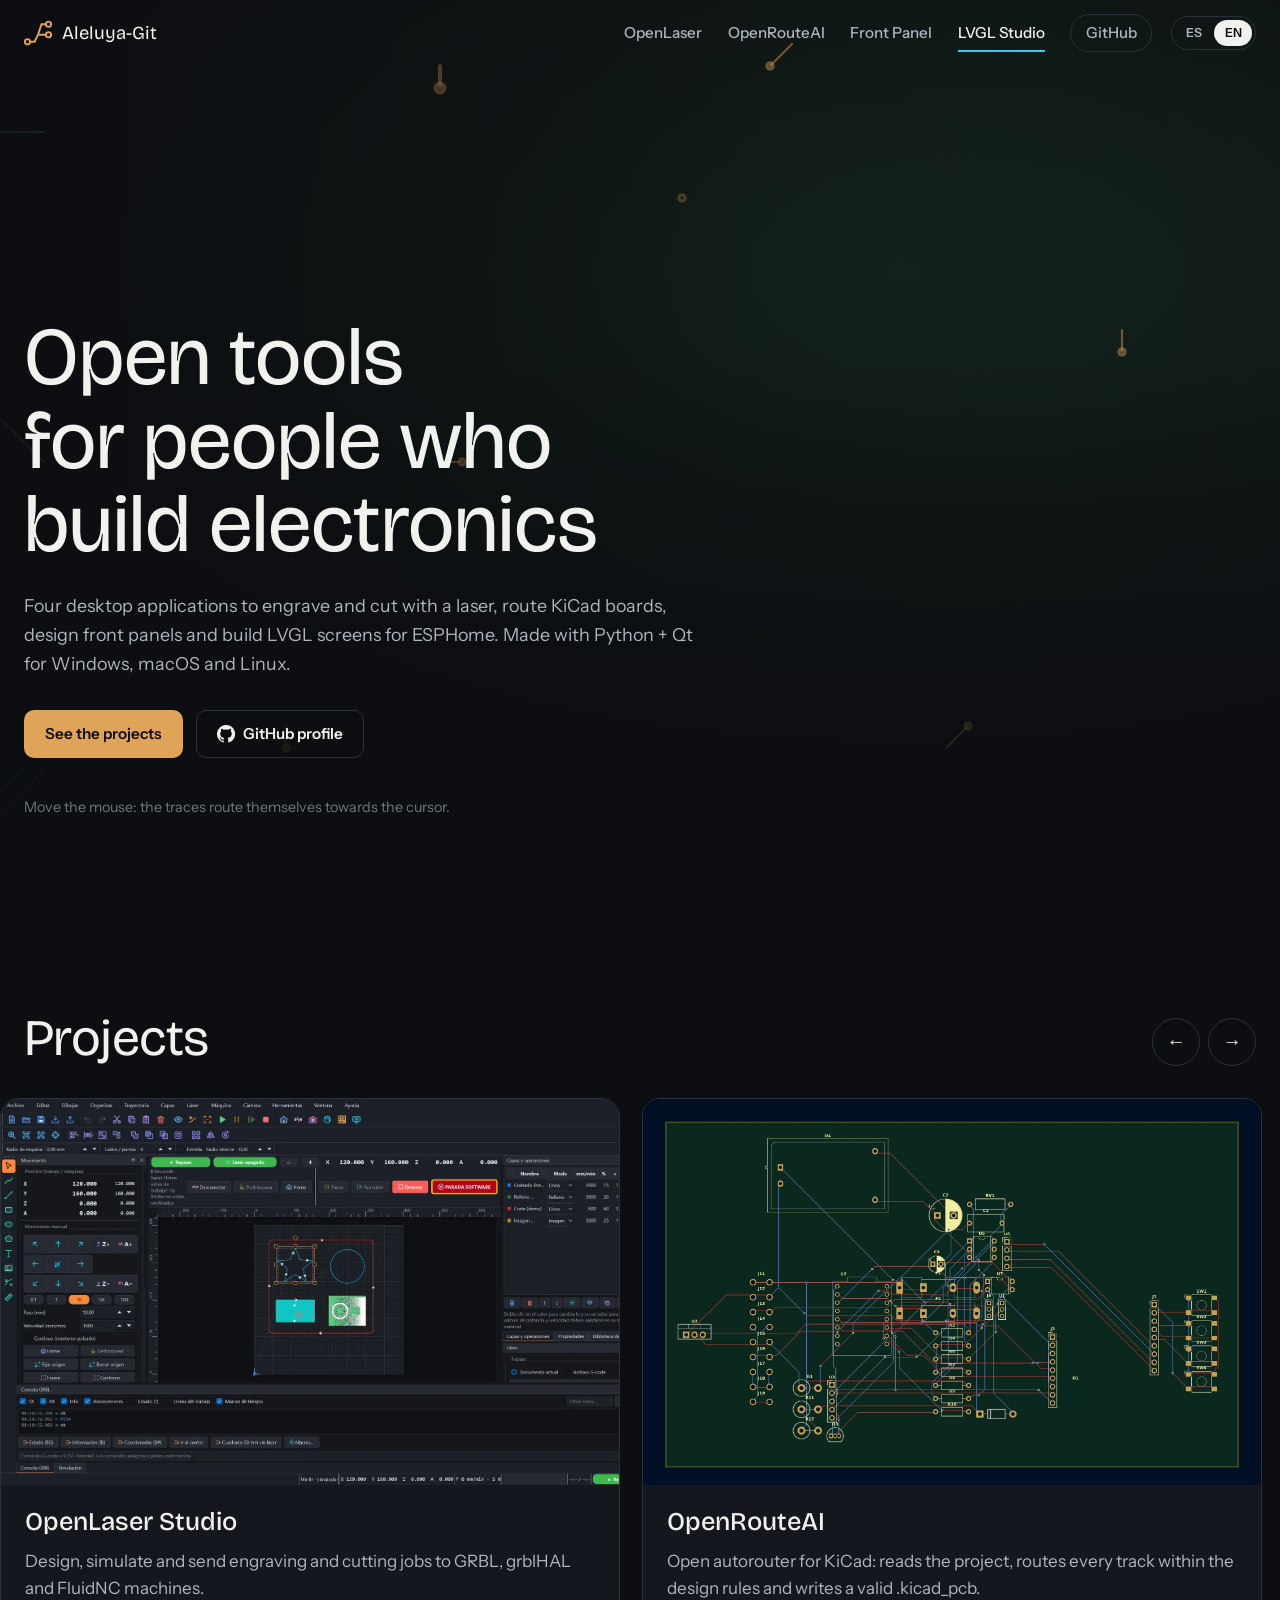
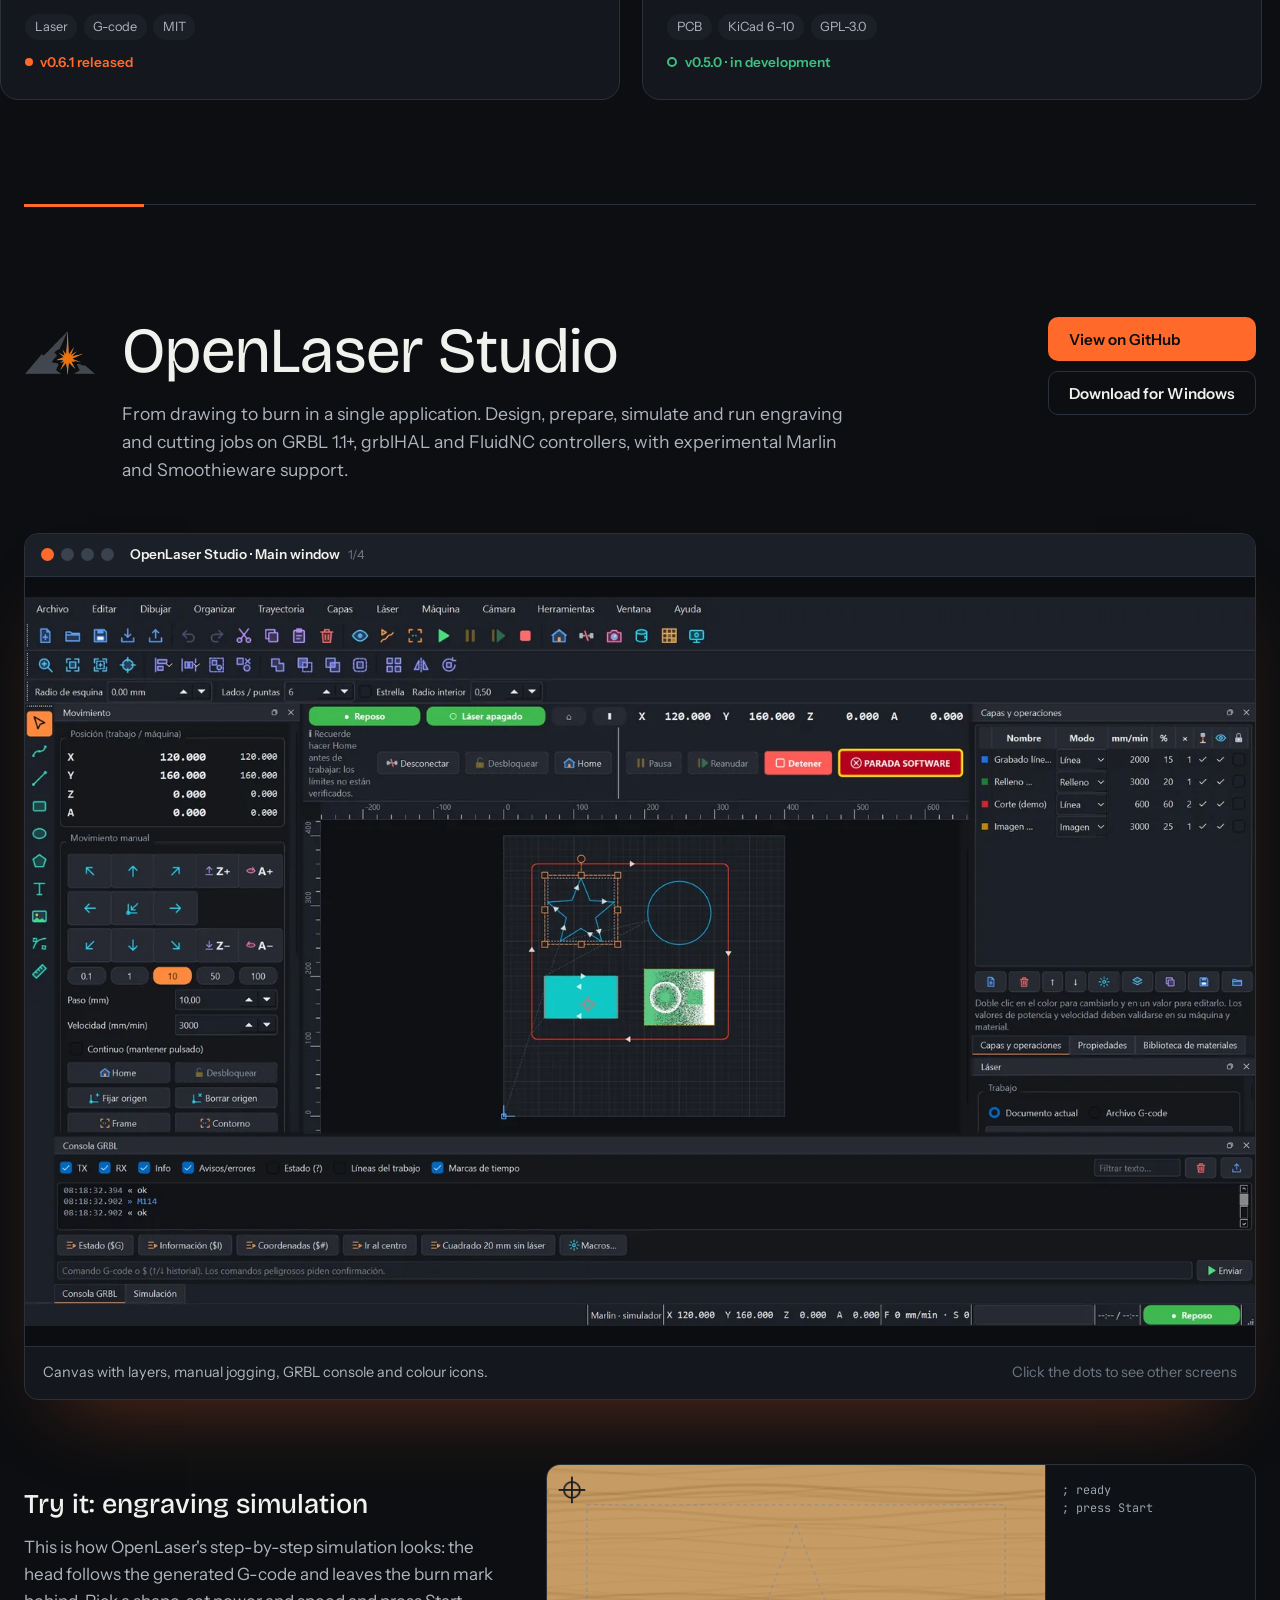
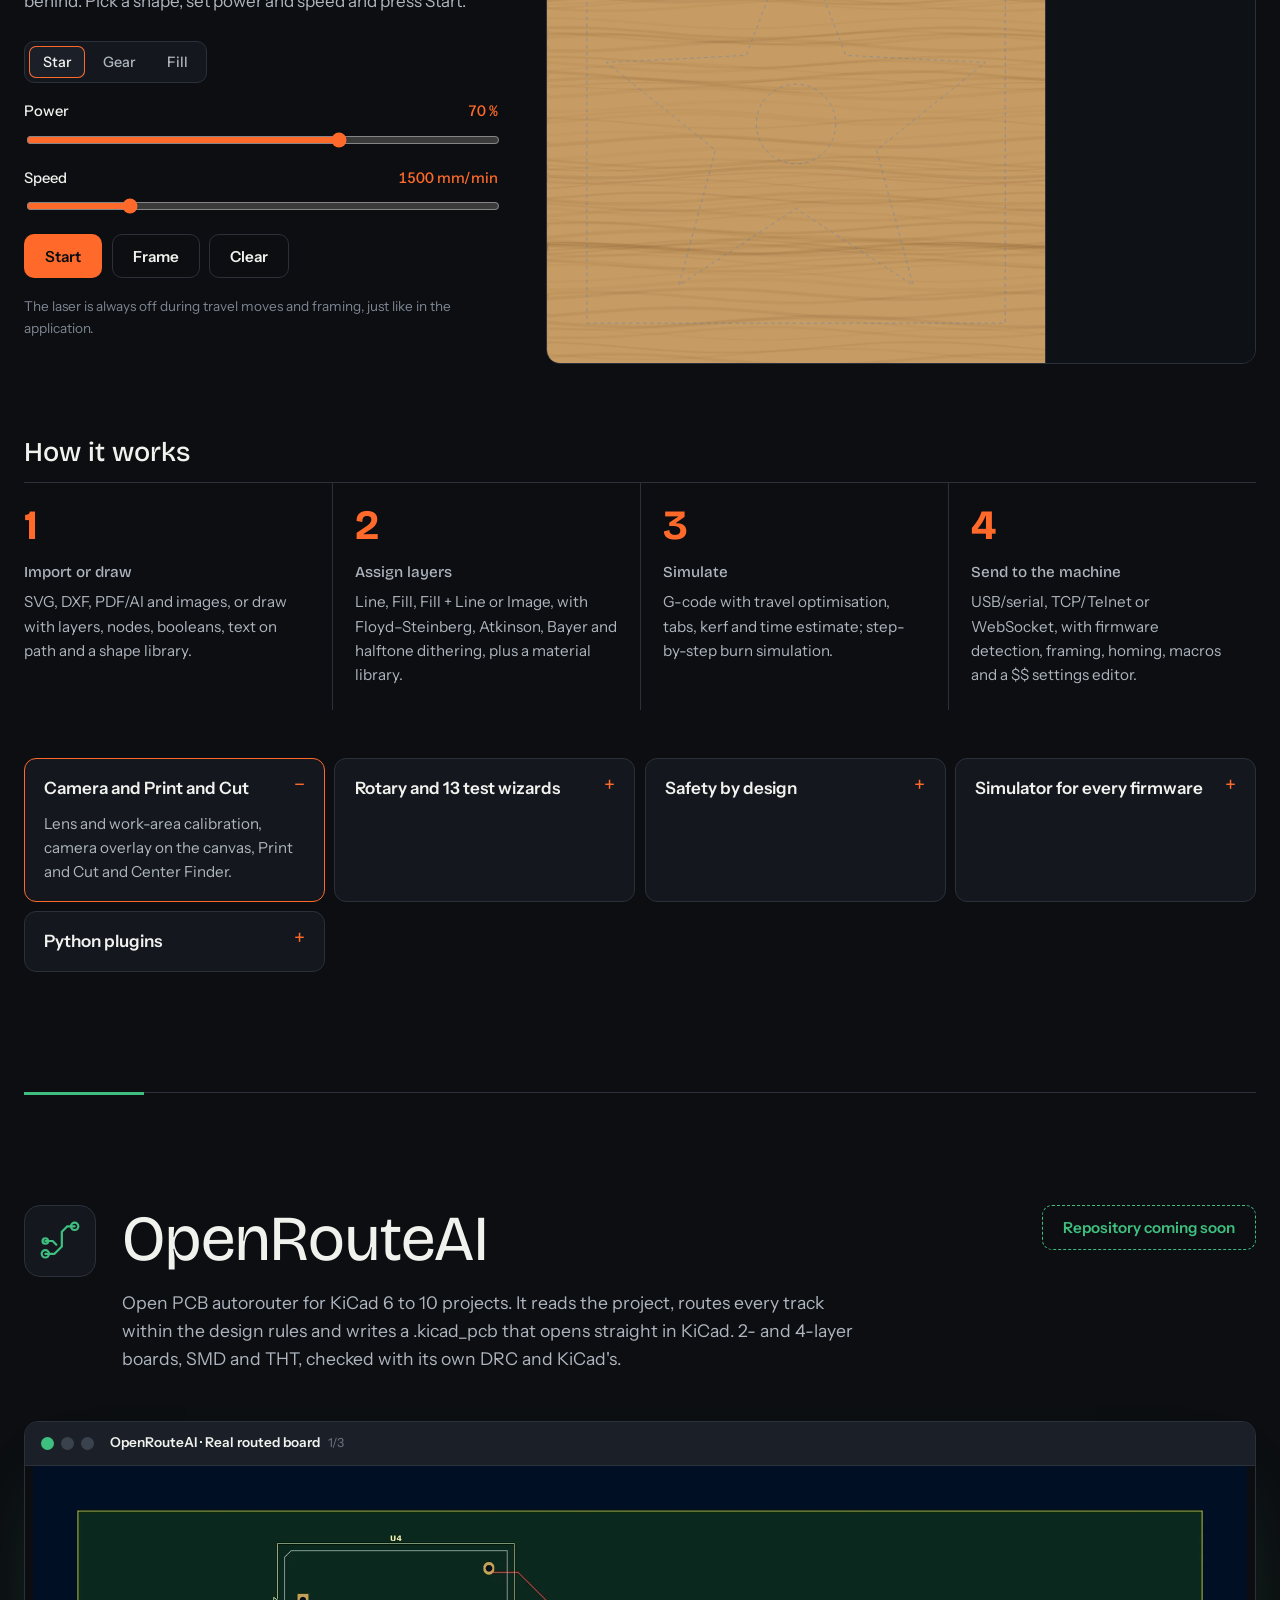
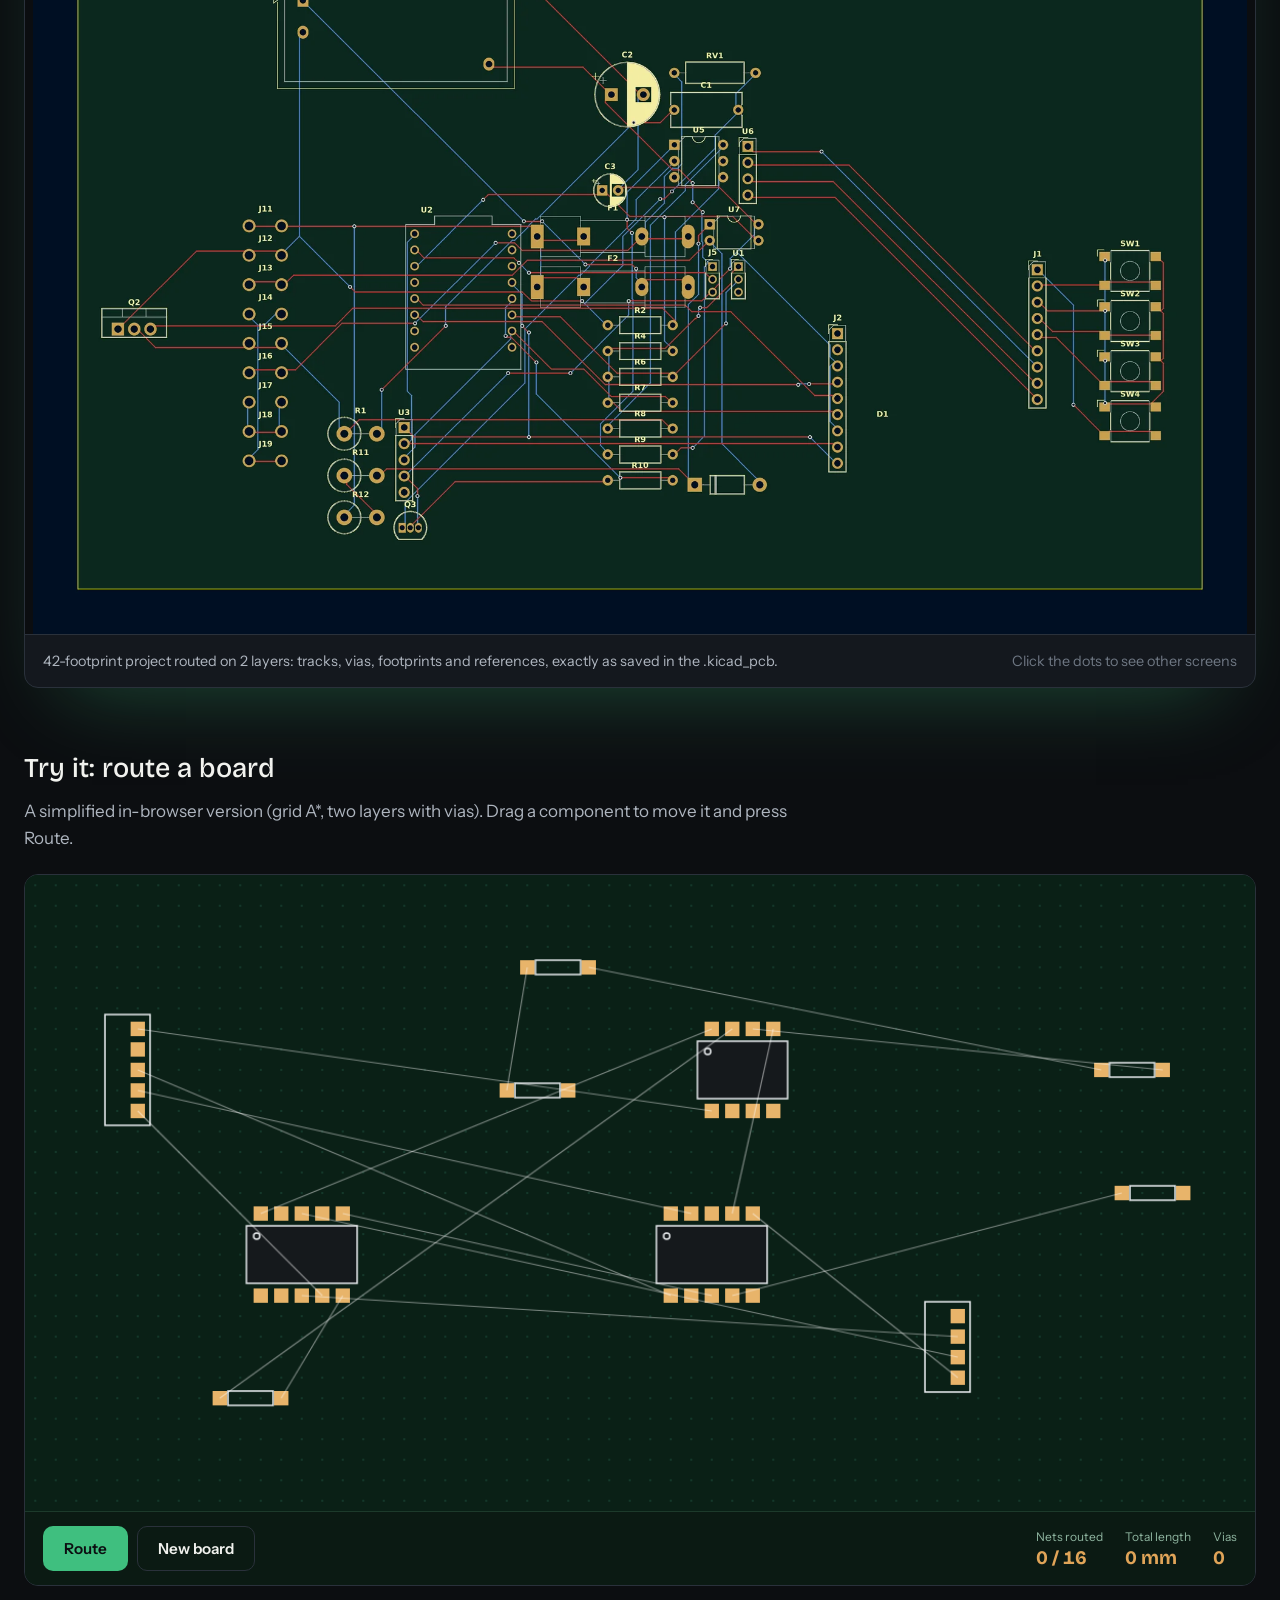
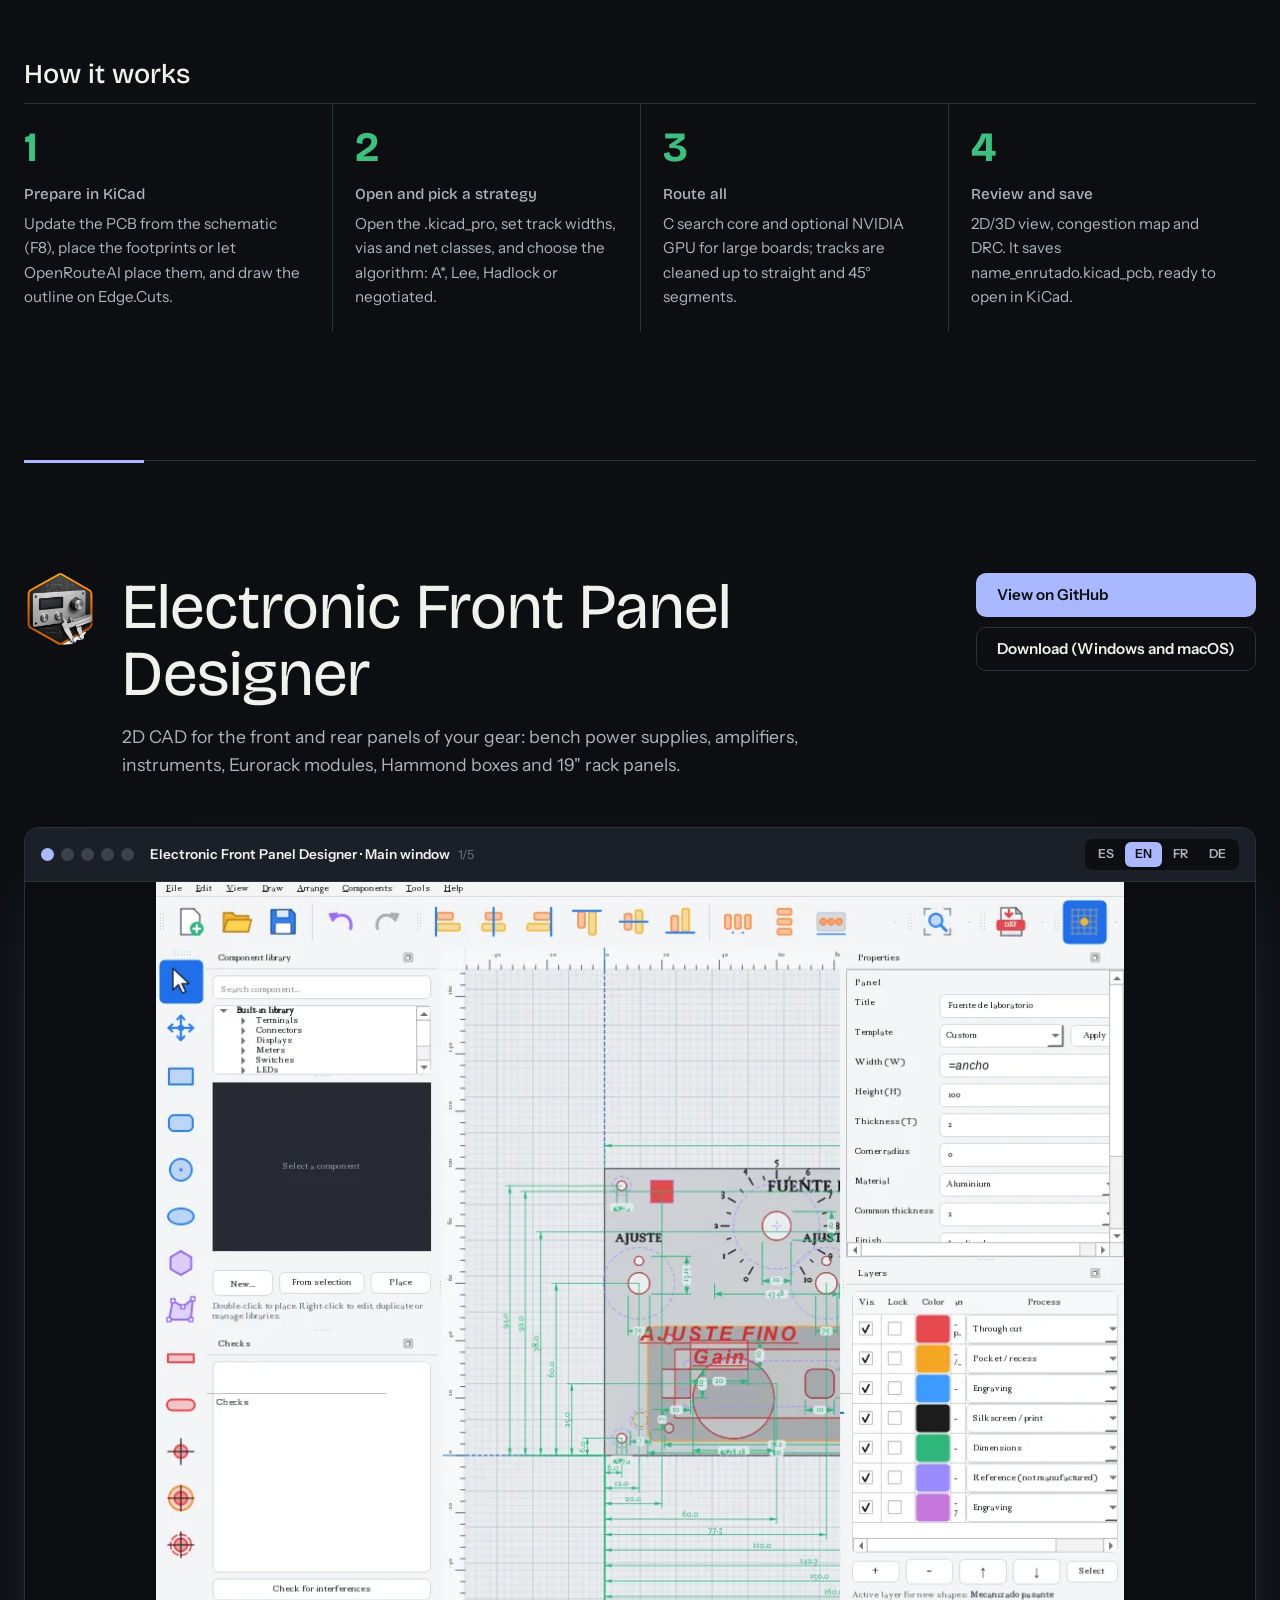
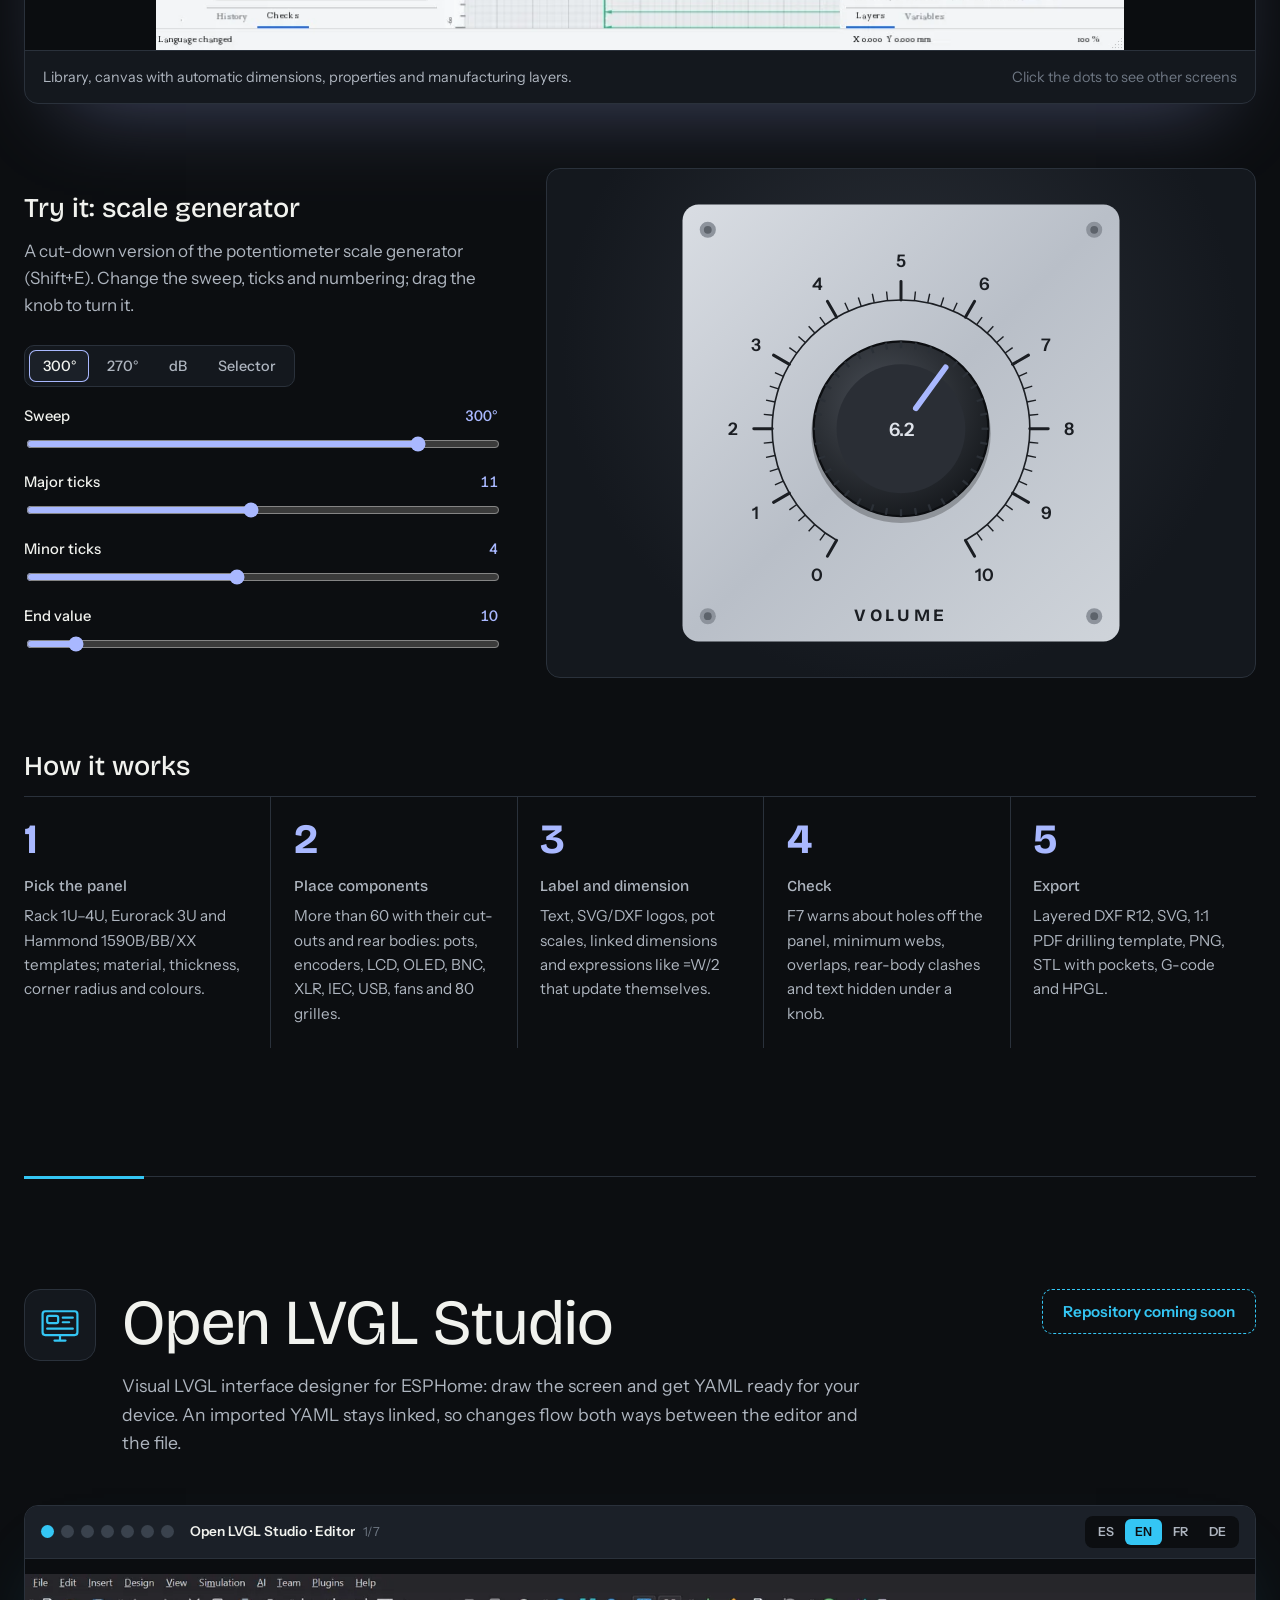
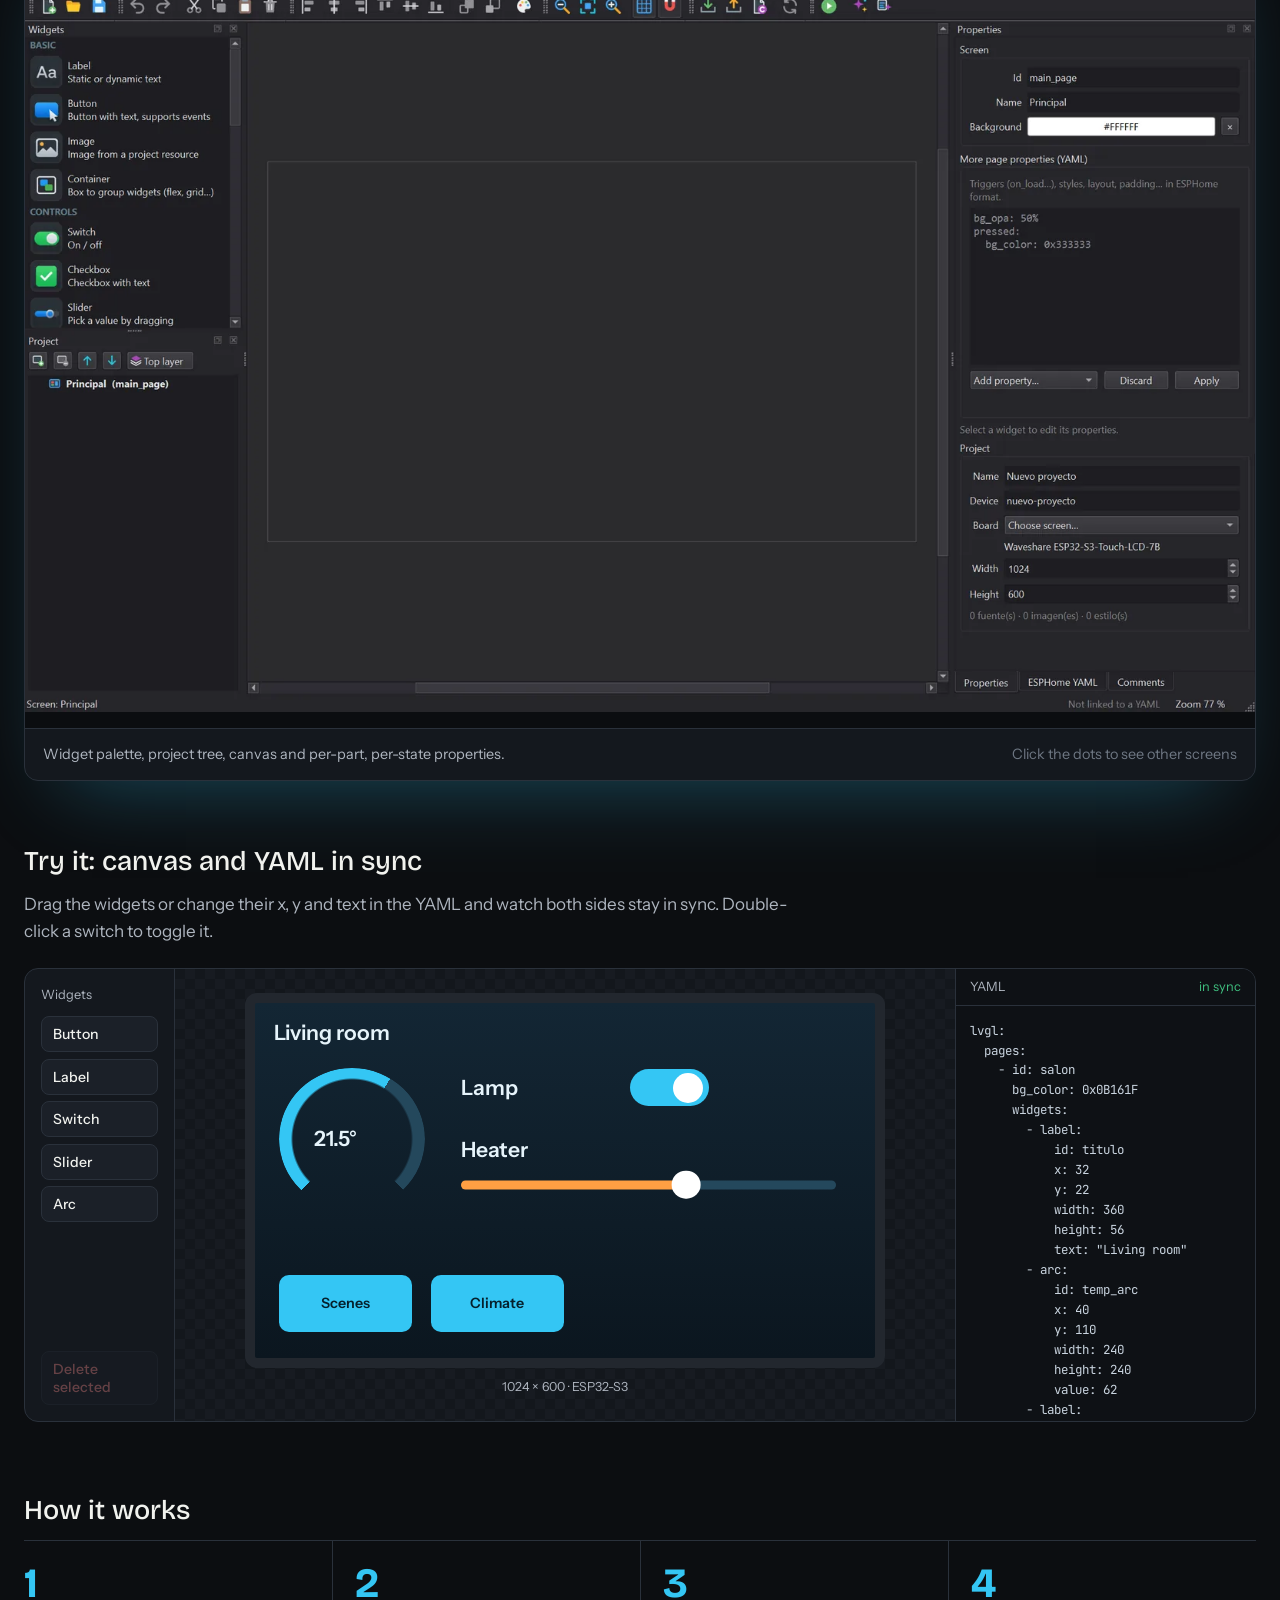
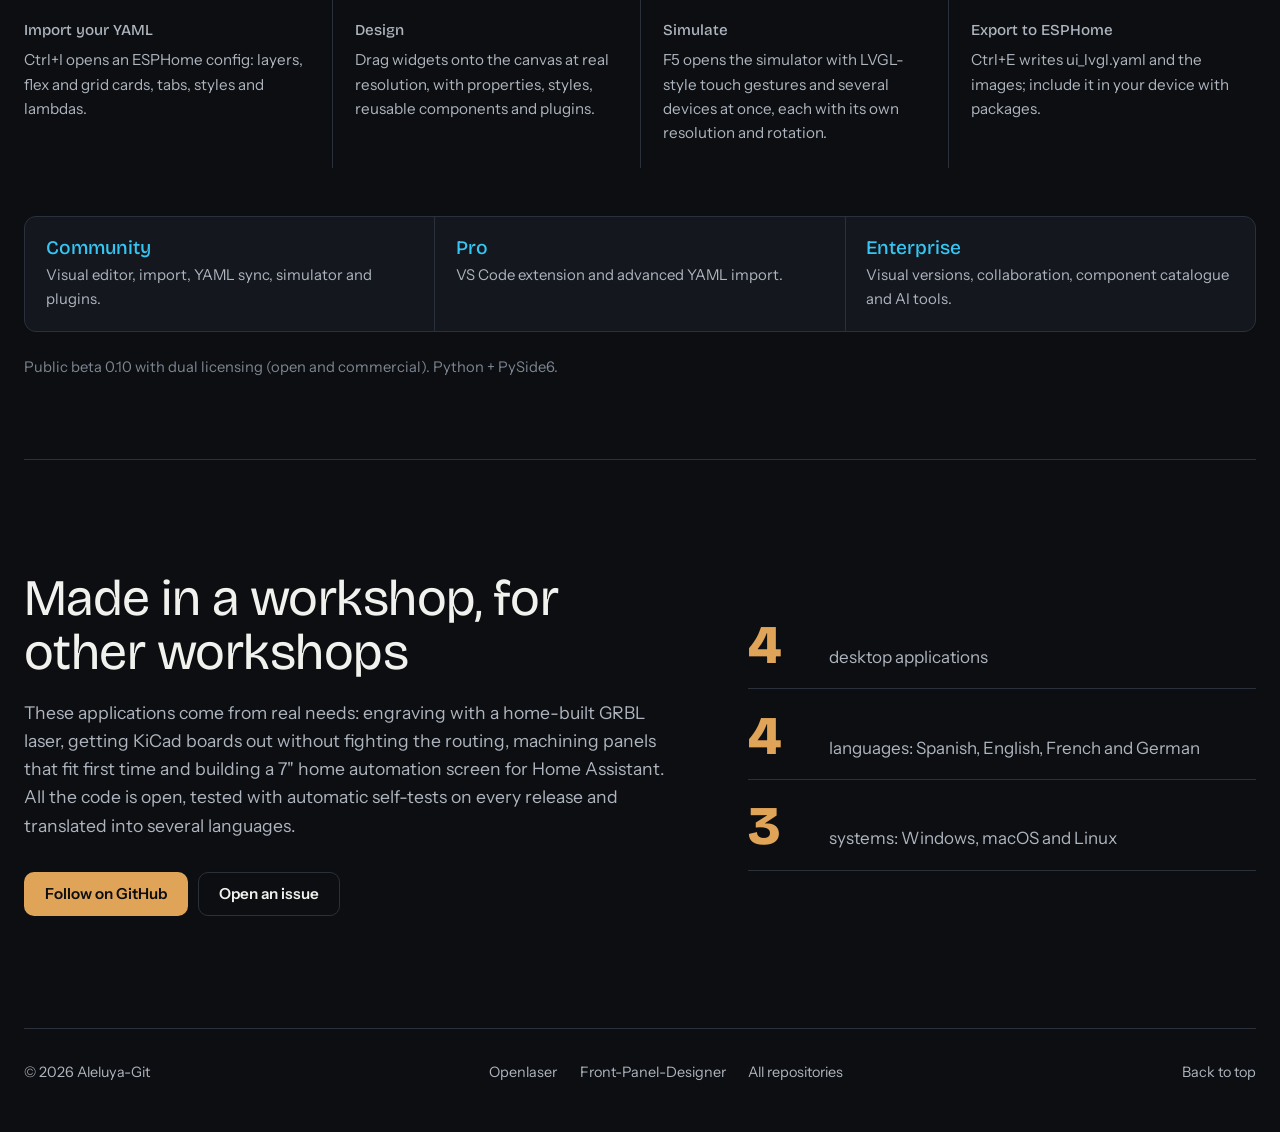
==== index.html @ 95b81d89 "Add files via upload" ====
<!DOCTYPE html>
<html lang="es">
<head>
<meta charset="utf-8">
<meta name="viewport" content="width=device-width, initial-scale=1">
<title>Aleluya-Git · Software libre para quien construye electrónica</title>
<meta name="description" content="OpenLaser Studio, OpenRouteAI, Electronic Front Panel Designer y Open LVGL Studio: aplicaciones de escritorio libres para grabado láser, ruteado de PCB, paneles frontales e interfaces LVGL.">
<meta name="theme-color" content="#0C0E11">
<meta property="og:title" content="Aleluya-Git · Software libre para quien construye electrónica">
<meta property="og:description" content="Cuatro aplicaciones de escritorio para makers: láser, PCB, paneles frontales y pantallas LVGL.">
<meta property="og:image" content="assets/img/screens/ol-principal.webp">
<link rel="icon" href="assets/img/openlaser-icon.png">
<link rel="preconnect" href="https://fonts.googleapis.com">
<link rel="preconnect" href="https://fonts.gstatic.com" crossorigin>
<link href="https://fonts.googleapis.com/css2?family=Bricolage+Grotesque:opsz,wdth,wght@12..96,75..100,400..800&family=Instrument+Sans:wght@400;500;600&family=JetBrains+Mono:wght@400;600&display=swap" rel="stylesheet">
<link rel="stylesheet" href="assets/css/style.css">
<script>
/* idioma antes de pintar: ?lang=en, preferencia guardada o idioma del navegador */
(function(){var l;try{l=new URLSearchParams(location.search).get("lang")||localStorage.getItem("lang")}catch(e){}
if(l!=="es"&&l!=="en")l=(navigator.language||"es").toLowerCase().indexOf("es")===0?"es":"en";
document.documentElement.lang=l;})();
</script>
</head>
<body>
<a class="skip" href="#proyectos"><span class="es">Saltar al contenido</span><span class="en">Skip to content</span></a>

<header class="nav" id="top">
  <a class="brand" href="#top" data-aria-es="Inicio" data-aria-en="Home">
    <svg viewBox="0 0 32 32" aria-hidden="true"><path d="M4 26h8l4-8h12" /><circle cx="4" cy="26" r="3"/><circle cx="28" cy="18" r="3"/><path d="M16 18 20 6h8"/><circle cx="28" cy="6" r="3"/></svg>
    <span>Aleluya-Git</span>
  </a>
  <div class="nav-right">
    <nav id="menu" data-aria-es="Principal" data-aria-en="Main">
      <a href="#openlaser" style="--c:var(--laser)">OpenLaser</a>
      <a href="#openroute" style="--c:var(--route)">OpenRouteAI</a>
      <a href="#efpd" style="--c:var(--panel)">Front Panel</a>
      <a href="#lvgl" style="--c:var(--lvgl)">LVGL Studio</a>
      <a class="nav-gh" href="https://github.com/Aleluya-Git" target="_blank" rel="noopener">GitHub</a>
    </nav>
    <div class="site-lang" role="group" data-aria-es="Idioma de la web" data-aria-en="Site language">
      <button data-setlang="es" lang="es">ES</button>
      <button data-setlang="en" lang="en">EN</button>
    </div>
    <button class="nav-toggle" aria-expanded="false" aria-controls="menu"><span class="es">Menú</span><span class="en">Menu</span></button>
  </div>
</header>

<main>
<!-- ============ HERO ============ -->
<section class="hero" data-aria-es="Presentación" data-aria-en="Introduction">
  <canvas id="heroCanvas" aria-hidden="true"></canvas>
  <div class="hero-inner">
    <h1>
      <span class="es">Herramientas libres<br>para quien construye<br>electrónica</span>
      <span class="en">Open tools<br>for people who<br>build electronics</span>
    </h1>
    <p class="lede es">Cuatro aplicaciones de escritorio para grabar y cortar con láser, rutear placas de KiCad, diseñar paneles frontales y crear pantallas LVGL para ESPHome. Hechas en Python + Qt, para Windows, macOS y Linux.</p>
    <p class="lede en">Four desktop applications to engrave and cut with a laser, route KiCad boards, design front panels and build LVGL screens for ESPHome. Made with Python + Qt for Windows, macOS and Linux.</p>
    <div class="hero-cta">
      <a class="btn btn-solid" href="#proyectos"><span class="es">Ver los proyectos</span><span class="en">See the projects</span></a>
      <a class="btn btn-ghost" href="https://github.com/Aleluya-Git" target="_blank" rel="noopener">
        <svg class="gh" viewBox="0 0 16 16" aria-hidden="true"><path d="M8 0a8 8 0 0 0-2.53 15.59c.4.07.55-.17.55-.38v-1.33c-2.23.48-2.7-1.07-2.7-1.07-.36-.92-.89-1.17-.89-1.17-.73-.5.06-.49.06-.49.8.06 1.23.83 1.23.83.72 1.22 1.88.87 2.34.66.07-.52.28-.87.5-1.07-1.78-.2-3.65-.89-3.65-3.95 0-.87.31-1.59.82-2.15-.08-.2-.36-1.02.08-2.12 0 0 .67-.21 2.2.82a7.6 7.6 0 0 1 4 0c1.53-1.04 2.2-.82 2.2-.82.44 1.1.16 1.92.08 2.12.51.56.82 1.28.82 2.15 0 3.07-1.87 3.75-3.65 3.95.29.25.54.73.54 1.48v2.2c0 .21.15.46.55.38A8 8 0 0 0 8 0Z"/></svg>
        <span class="es">Perfil en GitHub</span><span class="en">GitHub profile</span></a>
    </div>
    <p class="hero-hint"><span class="es">Mueve el ratón: las pistas se rutean solas hacia el cursor.</span><span class="en">Move the mouse: the traces route themselves towards the cursor.</span></p>
  </div>
</section>

<!-- ============ PROYECTOS (carrusel) ============ -->
<section class="projects" id="proyectos" aria-labelledby="proj-title">
  <div class="section-head">
    <h2 id="proj-title"><span class="es">Proyectos</span><span class="en">Projects</span></h2>
    <div class="arrows">
      <button class="arrow" data-dir="-1" data-aria-es="Anterior" data-aria-en="Previous">&#8592;</button>
      <button class="arrow" data-dir="1" data-aria-es="Siguiente" data-aria-en="Next">&#8594;</button>
    </div>
  </div>
  <div class="rail" id="rail" tabindex="0" data-aria-es="Carrusel de proyectos" data-aria-en="Project carousel">
    <a class="card" href="#openlaser" style="--c:var(--laser)">
      <div class="card-img"><img loading="lazy" src="assets/img/screens/ol-principal.webp" data-alt-es="Pantalla principal de OpenLaser Studio" data-alt-en="OpenLaser Studio main window" alt=""></div>
      <div class="card-body">
        <h3>OpenLaser Studio</h3>
        <p class="es">Diseña, simula y envía trabajos de grabado y corte a máquinas GRBL, grblHAL y FluidNC.</p>
        <p class="en">Design, simulate and send engraving and cutting jobs to GRBL, grblHAL and FluidNC machines.</p>
        <ul class="tags"><li><span class="es">Láser</span><span class="en">Laser</span></li><li>G-code</li><li>MIT</li></ul>
        <span class="status ok"><span class="es">v0.6.1 publicada</span><span class="en">v0.6.1 released</span></span>
      </div>
    </a>
    <a class="card" href="#openroute" style="--c:var(--route)">
      <div class="card-img"><img loading="lazy" src="assets/img/screens/or-placa.webp" data-alt-es="Placa ruteada por OpenRouteAI con sus huellas y referencias" data-alt-en="Board routed by OpenRouteAI with its footprints and references" alt=""></div>
      <div class="card-body">
        <h3>OpenRouteAI</h3>
        <p class="es">Autorouter libre para KiCad: lee el proyecto, rutea todas las pistas respetando las reglas y escribe un .kicad_pcb válido.</p>
        <p class="en">Open autorouter for KiCad: reads the project, routes every track within the design rules and writes a valid .kicad_pcb.</p>
        <ul class="tags"><li>PCB</li><li>KiCad 6–10</li><li>GPL-3.0</li></ul>
        <span class="status dev"><span class="es">v0.5.0 · en desarrollo</span><span class="en">v0.5.0 · in development</span></span>
      </div>
    </a>
    <a class="card" href="#efpd" style="--c:var(--panel)">
      <div class="card-img"><img loading="lazy" src="assets/img/screens/efpd-principal-es.webp" data-alt-es="Pantalla principal de Electronic Front Panel Designer" data-alt-en="Electronic Front Panel Designer main window" alt=""></div>
      <div class="card-body">
        <h3>Electronic Front Panel Designer</h3>
        <p class="es">CAD 2D para paneles frontales y traseros: racks 19", Eurorack, cajas Hammond. Exporta a DXF, STL y G-code.</p>
        <p class="en">2D CAD for front and rear panels: 19" racks, Eurorack, Hammond boxes. Exports DXF, STL and G-code.</p>
        <ul class="tags"><li>CAD</li><li><span class="es">Mecanizado</span><span class="en">Machining</span></li><li>GPL-3.0</li></ul>
        <span class="status ok"><span class="es">Instaladores Windows y macOS</span><span class="en">Windows and macOS installers</span></span>
      </div>
    </a>
    <a class="card" href="#lvgl" style="--c:var(--lvgl)">
      <div class="card-img"><img loading="lazy" src="assets/img/screens/lvgl-principal-es.webp" data-alt-es="Open LVGL Studio editando un panel domótico" data-alt-en="Open LVGL Studio editing a home automation panel" alt=""></div>
      <div class="card-body">
        <h3>Open LVGL Studio</h3>
        <p class="es">Editor visual de pantallas LVGL para ESPHome, con el YAML sincronizado en ambos sentidos.</p>
        <p class="en">Visual LVGL screen editor for ESPHome, with the YAML kept in sync both ways.</p>
        <ul class="tags"><li>LVGL</li><li>ESPHome</li><li>WYSIWYG</li></ul>
        <span class="status dev"><span class="es">v0.10 · beta pública</span><span class="en">v0.10 · public beta</span></span>
      </div>
    </a>
  </div>
</section>

<!-- ============ OPENLASER ============ -->
<section class="chapter" id="openlaser" style="--c:var(--laser)" aria-labelledby="ol-title">
  <div class="chapter-head">
    <img class="chapter-icon" src="assets/img/openlaser-icon.png" alt="" width="72" height="72">
    <div>
      <h2 id="ol-title">OpenLaser Studio</h2>
      <p class="chapter-lede es">Del dibujo al quemado en una sola aplicación. Diseña, prepara, simula y ejecuta trabajos de grabado y corte con controladores GRBL 1.1+, grblHAL y FluidNC, y de forma experimental Marlin y Smoothieware.</p>
      <p class="chapter-lede en">From drawing to burn in a single application. Design, prepare, simulate and run engraving and cutting jobs on GRBL 1.1+, grblHAL and FluidNC controllers, with experimental Marlin and Smoothieware support.</p>
    </div>
    <div class="chapter-links">
      <a class="btn btn-solid" href="https://github.com/Aleluya-Git/Openlaser" target="_blank" rel="noopener"><span class="es">Ver en GitHub</span><span class="en">View on GitHub</span></a>
      <a class="btn btn-ghost" href="https://github.com/Aleluya-Git/Openlaser/releases/latest" target="_blank" rel="noopener"><span class="es">Descargar para Windows</span><span class="en">Download for Windows</span></a>
    </div>
  </div>

  <figure class="window viewer" data-project="openlaser" data-name="OpenLaser Studio"></figure>

  <div class="demo">
    <div class="demo-text">
      <h3><span class="es">Pruébalo: simulación de grabado</span><span class="en">Try it: engraving simulation</span></h3>
      <p class="es">Así se ve la simulación paso a paso de OpenLaser: el cabezal recorre el G-code generado y deja la marca del quemado. Elige una figura, ajusta potencia y velocidad y pulsa Iniciar.</p>
      <p class="en">This is how OpenLaser's step-by-step simulation looks: the head follows the generated G-code and leaves the burn mark behind. Pick a shape, set power and speed and press Start.</p>
      <div class="controls">
        <div class="seg" role="radiogroup" data-aria-es="Figura" data-aria-en="Shape">
          <button class="on" data-shape="star" role="radio" aria-checked="true"><span class="es">Estrella</span><span class="en">Star</span></button>
          <button data-shape="gear" role="radio" aria-checked="false"><span class="es">Engranaje</span><span class="en">Gear</span></button>
          <button data-shape="wave" role="radio" aria-checked="false"><span class="es">Relleno</span><span class="en">Fill</span></button>
        </div>
        <label><span><span class="es">Potencia</span><span class="en">Power</span></span> <output id="pwrOut">70 %</output><input type="range" id="pwr" min="10" max="100" value="70"></label>
        <label><span><span class="es">Velocidad</span><span class="en">Speed</span></span> <output id="spdOut">1500 mm/min</output><input type="range" id="spd" min="300" max="6000" step="100" value="1500"></label>
        <div class="row">
          <button class="btn btn-solid" id="laserGo"></button>
          <button class="btn btn-ghost" id="laserFrame"><span class="es">Marco</span><span class="en">Frame</span></button>
          <button class="btn btn-ghost" id="laserClear"><span class="es">Limpiar</span><span class="en">Clear</span></button>
        </div>
        <p class="safety es">El láser siempre va apagado en desplazamientos y en el marco, igual que en la aplicación.</p>
        <p class="safety en">The laser is always off during travel moves and framing, just like in the application.</p>
      </div>
    </div>
    <div class="demo-stage laser-stage">
      <canvas id="laserCanvas" width="560" height="560" data-aria-es="Simulación de grabado láser" data-aria-en="Laser engraving simulation"></canvas>
      <pre class="gcode" id="gcode" aria-live="off"></pre>
    </div>
  </div>

  <h3 class="sub"><span class="es">Cómo funciona</span><span class="en">How it works</span></h3>
  <ol class="steps">
    <li><b><span class="es">Importa o dibuja</span><span class="en">Import or draw</span></b><span class="es">SVG, DXF, PDF/AI e imágenes, o dibuja con capas, nodos, booleanas, texto sobre trayectoria y biblioteca de formas.</span><span class="en">SVG, DXF, PDF/AI and images, or draw with layers, nodes, booleans, text on path and a shape library.</span></li>
    <li><b><span class="es">Asigna capas</span><span class="en">Assign layers</span></b><span class="es">Línea, Relleno, Relleno + Línea o Imagen, con tramados Floyd–Steinberg, Atkinson, Bayer, semitono… y biblioteca de materiales.</span><span class="en">Line, Fill, Fill + Line or Image, with Floyd–Steinberg, Atkinson, Bayer and halftone dithering, plus a material library.</span></li>
    <li><b><span class="es">Simula</span><span class="en">Simulate</span></b><span class="es">G-code con optimización de desplazamientos, puentes, kerf y estimación de tiempo; simulación paso a paso del quemado.</span><span class="en">G-code with travel optimisation, tabs, kerf and time estimate; step-by-step burn simulation.</span></li>
    <li><b><span class="es">Envía a la máquina</span><span class="en">Send to the machine</span></b><span class="es">USB/serie, TCP/Telnet o WebSocket, con detección del firmware, marco, homing, macros y editor de parámetros $$.</span><span class="en">USB/serial, TCP/Telnet or WebSocket, with firmware detection, framing, homing, macros and a $$ settings editor.</span></li>
  </ol>

  <div class="features">
    <details open><summary><span class="es">Cámara y Print and Cut</span><span class="en">Camera and Print and Cut</span></summary><p class="es">Calibración de lente y del área de trabajo, superposición de la cámara en el lienzo, Print and Cut y Center Finder.</p><p class="en">Lens and work-area calibration, camera overlay on the canvas, Print and Cut and Center Finder.</p></details>
    <details><summary><span class="es">Rotary y 13 asistentes de prueba</span><span class="en">Rotary and 13 test wizards</span></summary><p class="es">Corrección cilíndrica para rotary, biblioteca de materiales y asistentes de enfoque, potencia, intervalo y kerf.</p><p class="en">Cylindrical correction for rotary, material library and focus, power, interval and kerf wizards.</p></details>
    <details><summary><span class="es">Seguridad desde el diseño</span><span class="en">Safety by design</span></summary><p class="es">Lista de comprobación antes de empezar, parada por software, vigilante del disparo de enfoque, sin desbloqueo automático tras una alarma y registro de eventos.</p><p class="en">Pre-start checklist, software stop, focus-fire watchdog, no automatic unlock after an alarm and a safety event log.</p></details>
    <details><summary><span class="es">Simulador de cada firmware</span><span class="en">Simulator for every firmware</span></summary><p class="es">Prueba todo sin máquina: el simulador GRBL arranca con run.bat. También envía trabajos a la tarjeta SD de FluidNC/ESP3D.</p><p class="en">Try everything without a machine: the GRBL simulator starts with run.bat. It also sends jobs to the FluidNC/ESP3D SD card.</p></details>
    <details><summary><span class="es">Plugins en Python</span><span class="en">Python plugins</span></summary><p class="es">Complementos para añadir controladores y herramientas propias.</p><p class="en">Add-ons for new controllers and your own tools.</p></details>
  </div>
</section>

<!-- ============ OPENROUTEAI ============ -->
<section class="chapter" id="openroute" style="--c:var(--route)" aria-labelledby="or-title">
  <div class="chapter-head">
    <div class="chapter-icon glyph" aria-hidden="true">
      <svg viewBox="0 0 48 48"><path d="M8 38h10l8-8V14l6-6h8"/><circle cx="8" cy="38" r="4"/><circle cx="40" cy="8" r="4"/><path d="M8 24h8l4 4"/><circle cx="8" cy="24" r="3"/></svg>
    </div>
    <div>
      <h2 id="or-title">OpenRouteAI</h2>
      <p class="chapter-lede es">Autorouter de PCB libre para proyectos de KiCad 6 a 10. Lee el proyecto, rutea todas las pistas respetando las reglas de diseño y escribe un .kicad_pcb que se abre directamente en KiCad. Placas de 2 y 4 capas, SMD y THT, validadas con DRC propio y con el de KiCad.</p>
      <p class="chapter-lede en">Open PCB autorouter for KiCad 6 to 10 projects. It reads the project, routes every track within the design rules and writes a .kicad_pcb that opens straight in KiCad. 2- and 4-layer boards, SMD and THT, checked with its own DRC and KiCad's.</p>
    </div>
    <div class="chapter-links">
      <a class="btn btn-solid soon" href="https://github.com/Aleluya-Git" target="_blank" rel="noopener" data-title-es="El repositorio aún no es público" data-title-en="The repository is not public yet"><span class="es">Repositorio próximamente</span><span class="en">Repository coming soon</span></a>
    </div>
  </div>

  <figure class="window viewer" data-project="openroute" data-name="OpenRouteAI"></figure>

  <div class="demo demo-wide">
    <div class="demo-text">
      <h3><span class="es">Pruébalo: rutea una placa</span><span class="en">Try it: route a board</span></h3>
      <p class="es">Una versión simplificada en el navegador (A* en rejilla, dos capas con vías). Arrastra un componente para moverlo y pulsa Rutear.</p>
      <p class="en">A simplified in-browser version (grid A*, two layers with vias). Drag a component to move it and press Route.</p>
    </div>
    <div class="demo-stage route-stage">
      <canvas id="routeCanvas" width="1200" height="620" data-aria-es="Demostración de autorouter" data-aria-en="Autorouter demo"></canvas>
      <div class="route-hud">
        <div class="row">
          <button class="btn btn-solid" id="routeGo"><span class="es">Rutear</span><span class="en">Route</span></button>
          <button class="btn btn-ghost" id="routeShuffle"><span class="es">Nueva placa</span><span class="en">New board</span></button>
        </div>
        <dl class="stats">
          <div><dt><span class="es">Redes ruteadas</span><span class="en">Nets routed</span></dt><dd id="rNets">0 / 0</dd></div>
          <div><dt><span class="es">Longitud total</span><span class="en">Total length</span></dt><dd id="rLen">0 mm</dd></div>
          <div><dt><span class="es">Vías</span><span class="en">Vias</span></dt><dd id="rVias">0</dd></div>
        </dl>
      </div>
    </div>
  </div>

  <h3 class="sub"><span class="es">Cómo funciona</span><span class="en">How it works</span></h3>
  <ol class="steps">
    <li><b><span class="es">Prepara en KiCad</span><span class="en">Prepare in KiCad</span></b><span class="es">Actualiza la PCB desde el esquema (F8), coloca las huellas o deja que OpenRouteAI las coloque, y dibuja el contorno en Edge.Cuts.</span><span class="en">Update the PCB from the schematic (F8), place the footprints or let OpenRouteAI place them, and draw the outline on Edge.Cuts.</span></li>
    <li><b><span class="es">Abre y elige estrategia</span><span class="en">Open and pick a strategy</span></b><span class="es">Abre el .kicad_pro, ajusta anchos de pista, vías y clases de red, y elige el algoritmo: A*, Lee, Hadlock o negociado.</span><span class="en">Open the .kicad_pro, set track widths, vias and net classes, and choose the algorithm: A*, Lee, Hadlock or negotiated.</span></li>
    <li><b><span class="es">Enruta todo</span><span class="en">Route all</span></b><span class="es">Núcleo de búsqueda en C y GPU NVIDIA opcional para placas grandes; las pistas se depuran a rectas y 45°.</span><span class="en">C search core and optional NVIDIA GPU for large boards; tracks are cleaned up to straight and 45° segments.</span></li>
    <li><b><span class="es">Revisa y guarda</span><span class="en">Review and save</span></b><span class="es">Vista 2D/3D, mapa de congestión y DRC. Se guarda nombre_enrutado.kicad_pcb, listo para abrir en KiCad.</span><span class="en">2D/3D view, congestion map and DRC. It saves name_enrutado.kicad_pcb, ready to open in KiCad.</span></li>
  </ol>
</section>

<!-- ============ EFPD ============ -->
<section class="chapter" id="efpd" style="--c:var(--panel)" aria-labelledby="ef-title">
  <div class="chapter-head">
    <img class="chapter-icon" src="assets/img/efpd-icon.png" alt="" width="72" height="72">
    <div>
      <h2 id="ef-title">Electronic Front Panel Designer</h2>
      <p class="chapter-lede es">CAD 2D para los paneles frontales y traseros de tus equipos: fuentes de laboratorio, amplificadores, instrumentos, módulos Eurorack, cajas Hammond y paneles rack de 19".</p>
      <p class="chapter-lede en">2D CAD for the front and rear panels of your gear: bench power supplies, amplifiers, instruments, Eurorack modules, Hammond boxes and 19" rack panels.</p>
    </div>
    <div class="chapter-links">
      <a class="btn btn-solid" href="https://github.com/Aleluya-Git/Front-Panel-Designer" target="_blank" rel="noopener"><span class="es">Ver en GitHub</span><span class="en">View on GitHub</span></a>
      <a class="btn btn-ghost" href="https://github.com/Aleluya-Git/Front-Panel-Designer/releases/latest" target="_blank" rel="noopener"><span class="es">Descargar (Windows y macOS)</span><span class="en">Download (Windows and macOS)</span></a>
    </div>
  </div>

  <figure class="window viewer" data-project="efpd" data-name="Electronic Front Panel Designer"></figure>

  <div class="demo">
    <div class="demo-text">
      <h3><span class="es">Pruébalo: generador de escalas</span><span class="en">Try it: scale generator</span></h3>
      <p class="es">Una versión reducida del generador de escalas para potenciómetros (Mayús+E). Cambia el recorrido, las marcas y la numeración; gira el mando arrastrándolo.</p>
      <p class="en">A cut-down version of the potentiometer scale generator (Shift+E). Change the sweep, ticks and numbering; drag the knob to turn it.</p>
      <div class="controls">
        <div class="seg" role="radiogroup" data-aria-es="Plantilla" data-aria-en="Template">
          <button class="on" data-tpl="300" role="radio" aria-checked="true">300°</button>
          <button data-tpl="270" role="radio" aria-checked="false">270°</button>
          <button data-tpl="db" role="radio" aria-checked="false">dB</button>
          <button data-tpl="sel" role="radio" aria-checked="false"><span class="es">Selector</span><span class="en">Selector</span></button>
        </div>
        <label><span><span class="es">Recorrido</span><span class="en">Sweep</span></span> <output id="sweepOut">300°</output><input type="range" id="sweep" min="90" max="340" step="5" value="300"></label>
        <label><span><span class="es">Marcas principales</span><span class="en">Major ticks</span></span> <output id="ticksOut">11</output><input type="range" id="ticks" min="2" max="21" value="11"></label>
        <label><span><span class="es">Submarcas</span><span class="en">Minor ticks</span></span> <output id="subOut">4</output><input type="range" id="sub" min="0" max="9" value="4"></label>
        <label><span><span class="es">Valor final</span><span class="en">End value</span></span> <output id="maxOut">10</output><input type="range" id="maxv" min="1" max="100" value="10"></label>
      </div>
    </div>
    <div class="demo-stage panel-stage">
      <svg id="scaleSvg" viewBox="0 0 400 400" role="img" data-aria-es="Escala de potenciómetro generada" data-aria-en="Generated potentiometer scale"></svg>
    </div>
  </div>

  <h3 class="sub"><span class="es">Cómo funciona</span><span class="en">How it works</span></h3>
  <ol class="steps">
    <li><b><span class="es">Elige el panel</span><span class="en">Pick the panel</span></b><span class="es">Plantillas rack 1U–4U, Eurorack 3U, Hammond 1590B/BB/XX; material, espesor, radio de esquinas y colores.</span><span class="en">Rack 1U–4U, Eurorack 3U and Hammond 1590B/BB/XX templates; material, thickness, corner radius and colours.</span></li>
    <li><b><span class="es">Coloca componentes</span><span class="en">Place components</span></b><span class="es">Más de 60 con su mecanizado y cuerpo trasero: potenciómetros, encoders, LCD, OLED, BNC, XLR, IEC, USB, ventiladores y 80 rejillas.</span><span class="en">More than 60 with their cut-outs and rear bodies: pots, encoders, LCD, OLED, BNC, XLR, IEC, USB, fans and 80 grilles.</span></li>
    <li><b><span class="es">Rotula y acota</span><span class="en">Label and dimension</span></b><span class="es">Textos, logotipos SVG/DXF, escalas de potenciómetro, cotas vinculadas y expresiones como =W/2 que se recalculan solas.</span><span class="en">Text, SVG/DXF logos, pot scales, linked dimensions and expressions like =W/2 that update themselves.</span></li>
    <li><b><span class="es">Verifica</span><span class="en">Check</span></b><span class="es">F7 avisa de huecos fuera del panel, puentes mínimos, solapes, choques de cuerpos traseros y textos tapados por un mando.</span><span class="en">F7 warns about holes off the panel, minimum webs, overlaps, rear-body clashes and text hidden under a knob.</span></li>
    <li><b><span class="es">Exporta</span><span class="en">Export</span></b><span class="es">DXF R12 por capas, SVG, PDF 1:1 como plantilla de taladrado, PNG, STL con rebajes, G-code y HPGL.</span><span class="en">Layered DXF R12, SVG, 1:1 PDF drilling template, PNG, STL with pockets, G-code and HPGL.</span></li>
  </ol>
</section>

<!-- ============ LVGL ============ -->
<section class="chapter" id="lvgl" style="--c:var(--lvgl)" aria-labelledby="lv-title">
  <div class="chapter-head">
    <div class="chapter-icon glyph" aria-hidden="true">
      <svg viewBox="0 0 48 48"><rect x="5" y="9" width="38" height="26" rx="3"/><path d="M18 41h12M24 35v6"/><rect x="10" y="14" width="12" height="8" rx="2"/><path d="M27 16h11M27 21h7M10 28h28"/></svg>
    </div>
    <div>
      <h2 id="lv-title">Open LVGL Studio</h2>
      <p class="chapter-lede es">Diseñador visual de interfaces LVGL para ESPHome: dibujas la pantalla y obtienes el YAML listo para tu dispositivo. Al importar un YAML queda vinculado, y los cambios van y vienen entre el editor y el fichero.</p>
      <p class="chapter-lede en">Visual LVGL interface designer for ESPHome: draw the screen and get YAML ready for your device. An imported YAML stays linked, so changes flow both ways between the editor and the file.</p>
    </div>
    <div class="chapter-links">
      <a class="btn btn-solid soon" href="https://github.com/Aleluya-Git" target="_blank" rel="noopener" data-title-es="El repositorio aún no es público" data-title-en="The repository is not public yet"><span class="es">Repositorio próximamente</span><span class="en">Repository coming soon</span></a>
    </div>
  </div>

  <figure class="window viewer" data-project="lvgl" data-name="Open LVGL Studio"></figure>

  <div class="demo demo-wide">
    <div class="demo-text">
      <h3><span class="es">Pruébalo: lienzo y YAML sincronizados</span><span class="en">Try it: canvas and YAML in sync</span></h3>
      <p class="es">Arrastra los widgets o cambia sus x, y y text en el YAML y verás cómo se sincronizan en los dos sentidos. Doble clic en un interruptor para cambiarlo.</p>
      <p class="en">Drag the widgets or change their x, y and text in the YAML and watch both sides stay in sync. Double-click a switch to toggle it.</p>
    </div>
    <div class="demo-stage">
      <div class="lv-editor">
        <aside class="lv-palette" data-aria-es="Widgets" data-aria-en="Widgets">
          <p>Widgets</p>
          <button data-add="button"><span class="es">Botón</span><span class="en">Button</span></button>
          <button data-add="label"><span class="es">Etiqueta</span><span class="en">Label</span></button>
          <button data-add="switch"><span class="es">Interruptor</span><span class="en">Switch</span></button>
          <button data-add="slider"><span class="es">Deslizador</span><span class="en">Slider</span></button>
          <button data-add="arc"><span class="es">Arco</span><span class="en">Arc</span></button>
          <button class="lv-del" id="lvDel" disabled><span class="es">Borrar seleccionado</span><span class="en">Delete selected</span></button>
        </aside>
        <div class="lv-screen-wrap">
          <div class="lv-screen" id="lvScreen" data-aria-es="Pantalla 1024 × 600" data-aria-en="1024 × 600 screen"></div>
          <span class="lv-res">1024 × 600 · ESP32-S3</span>
        </div>
        <div class="lv-yaml">
          <div class="lv-yaml-bar"><span>YAML</span><span id="lvSync" class="sync"></span></div>
          <textarea id="lvYaml" spellcheck="false" data-aria-es="YAML de ESPHome" data-aria-en="ESPHome YAML"></textarea>
        </div>
      </div>
    </div>
  </div>

  <h3 class="sub"><span class="es">Cómo funciona</span><span class="en">How it works</span></h3>
  <ol class="steps">
    <li><b><span class="es">Importa tu YAML</span><span class="en">Import your YAML</span></b><span class="es">Ctrl+I abre una configuración de ESPHome: capas, tarjetas con flex y grid, pestañas, estilos y lambdas.</span><span class="en">Ctrl+I opens an ESPHome config: layers, flex and grid cards, tabs, styles and lambdas.</span></li>
    <li><b><span class="es">Diseña</span><span class="en">Design</span></b><span class="es">Arrastra widgets al lienzo a la resolución real, con propiedades, estilos, componentes reutilizables y plugins.</span><span class="en">Drag widgets onto the canvas at real resolution, with properties, styles, reusable components and plugins.</span></li>
    <li><b><span class="es">Simula</span><span class="en">Simulate</span></b><span class="es">F5 abre el simulador con gestos táctiles como en LVGL y varios dispositivos a la vez, cada uno con su resolución y giro.</span><span class="en">F5 opens the simulator with LVGL-style touch gestures and several devices at once, each with its own resolution and rotation.</span></li>
    <li><b><span class="es">Exporta a ESPHome</span><span class="en">Export to ESPHome</span></b><span class="es">Ctrl+E escribe ui_lvgl.yaml y las imágenes; lo incluyes en tu dispositivo con packages.</span><span class="en">Ctrl+E writes ui_lvgl.yaml and the images; include it in your device with packages.</span></li>
  </ol>

  <div class="editions">
    <div><h4>Community</h4><p class="es">Editor visual, importación, sincronización con el YAML, simulador y plugins.</p><p class="en">Visual editor, import, YAML sync, simulator and plugins.</p></div>
    <div><h4>Pro</h4><p class="es">Extensión para VS Code e importación avanzada de YAML.</p><p class="en">VS Code extension and advanced YAML import.</p></div>
    <div><h4>Enterprise</h4><p class="es">Versiones visuales, colaboración, catálogo de componentes y herramientas de IA.</p><p class="en">Visual versions, collaboration, component catalogue and AI tools.</p></div>
  </div>
  <p class="note es">Beta pública 0.10 con licencia doble (abierta y comercial). Python + PySide6.</p>
  <p class="note en">Public beta 0.10 with dual licensing (open and commercial). Python + PySide6.</p>
</section>

<!-- ============ TALLER ============ -->
<section class="about" id="taller" aria-labelledby="ab-title">
  <div>
    <h2 id="ab-title"><span class="es">Hecho en un taller, para otros talleres</span><span class="en">Made in a workshop, for other workshops</span></h2>
    <p class="es">Estas aplicaciones nacen de necesidades reales: grabar con un láser GRBL propio, sacar placas de KiCad sin pelearse con el ruteado, mecanizar paneles que encajen a la primera y montar una pantalla domótica de 7" para Home Assistant. Todo el código es abierto, se prueba con autopruebas automáticas en cada versión y está traducido a varios idiomas.</p>
    <p class="en">These applications come from real needs: engraving with a home-built GRBL laser, getting KiCad boards out without fighting the routing, machining panels that fit first time and building a 7" home automation screen for Home Assistant. All the code is open, tested with automatic self-tests on every release and translated into several languages.</p>
    <div class="row">
      <a class="btn btn-solid" href="https://github.com/Aleluya-Git" target="_blank" rel="noopener"><span class="es">Seguir en GitHub</span><span class="en">Follow on GitHub</span></a>
      <a class="btn btn-ghost" href="https://github.com/Aleluya-Git/Openlaser/issues" target="_blank" rel="noopener"><span class="es">Abrir una incidencia</span><span class="en">Open an issue</span></a>
    </div>
  </div>
  <dl class="facts">
    <div><dt>4</dt><dd><span class="es">aplicaciones de escritorio</span><span class="en">desktop applications</span></dd></div>
    <div><dt>4</dt><dd><span class="es">idiomas: español, inglés, francés y alemán</span><span class="en">languages: Spanish, English, French and German</span></dd></div>
    <div><dt>3</dt><dd><span class="es">sistemas: Windows, macOS y Linux</span><span class="en">systems: Windows, macOS and Linux</span></dd></div>
  </dl>
</section>
</main>

<footer class="foot">
  <span>© 2026 Aleluya-Git</span>
  <nav data-aria-es="Repositorios" data-aria-en="Repositories">
    <a href="https://github.com/Aleluya-Git/Openlaser" target="_blank" rel="noopener">Openlaser</a>
    <a href="https://github.com/Aleluya-Git/Front-Panel-Designer" target="_blank" rel="noopener">Front-Panel-Designer</a>
    <a href="https://github.com/Aleluya-Git" target="_blank" rel="noopener"><span class="es">Todos los repositorios</span><span class="en">All repositories</span></a>
  </nav>
  <a href="#top"><span class="es">Volver arriba</span><span class="en">Back to top</span></a>
</footer>

<div class="lightbox" id="lightbox" hidden>
  <button class="lb-close" data-aria-es="Cerrar" data-aria-en="Close">×</button>
  <img alt="">
</div>

<script src="assets/js/main.js"></script>
</body>
</html>
---- assets/css/style.css ----
/* BN Machine: pon BNMachine.woff2 o BNMachine.ttf en assets/fonts/ (o tenla instalada) */
@font-face{font-family:"BN Machine";src:local("BN Machine"),local("BNMachine"),local("BN Machine Regular"),url("../fonts/BNMachine.woff2") format("woff2"),url("../fonts/BNMachine.ttf") format("truetype");font-display:swap}
:root{
  --ink:#0C0E11;
  --board:#14181E;
  --board-2:#1B2028;
  --line:#2A313B;
  --alu:#AEB5BF;
  --paper:#F1F2EE;
  --laser:#FF6A2B;
  --route:#3FBF7F;
  --copper:#E0A458;
  --panel:#A9B8FF;
  --lvgl:#34C6F4;
  --c:var(--paper);
  --display:"Bricolage Grotesque",system-ui,sans-serif;
  --title:"BN Machine","Bricolage Grotesque",system-ui,sans-serif;
  --body:"Instrument Sans",system-ui,sans-serif;
  --mono:"JetBrains Mono",ui-monospace,monospace;
  --wrap:min(1240px,100% - 3rem);
}
*{box-sizing:border-box}
html{scroll-behavior:smooth;scroll-padding-top:72px}
body{margin:0;background:var(--ink);color:var(--paper);font:400 1.0625rem/1.6 var(--body);-webkit-font-smoothing:antialiased}
img{max-width:100%;display:block}
a{color:inherit}
:focus-visible{outline:2px solid var(--c,var(--paper));outline-offset:3px;border-radius:4px}
html[lang="es"] .en,html[lang="en"] .es{display:none!important}
.skip{position:absolute;left:-999px;top:0;background:var(--paper);color:var(--ink);padding:.5rem 1rem;z-index:100}
.skip:focus{left:1rem;top:1rem}

/* ---------- nav ---------- */
.nav{position:fixed;inset:0 0 auto 0;z-index:50;display:flex;align-items:center;justify-content:space-between;gap:1rem;padding:.9rem max(1.5rem,(100% - 1240px)/2);transition:background .3s,border-color .3s;border-bottom:1px solid transparent}
.nav.scrolled{background:rgba(12,14,17,.86);backdrop-filter:blur(12px);border-color:var(--line)}
.brand{display:flex;align-items:center;gap:.6rem;text-decoration:none;font:400 1.15rem/1 var(--title)}
.brand svg{width:28px;height:28px;fill:none;stroke:var(--copper);stroke-width:2.2}
.brand svg circle{fill:var(--ink)}
.nav-right{display:flex;align-items:center;gap:1.2rem}
.nav nav{display:flex;gap:1.6rem;align-items:center}
.nav nav a{text-decoration:none;font-weight:500;font-size:.95rem;color:var(--alu);position:relative;padding:.3rem 0}
.nav nav a::after{content:"";position:absolute;left:0;right:0;bottom:-2px;height:2px;background:var(--c);transform:scaleX(0);transform-origin:left;transition:transform .25s}
.nav nav a:hover,.nav nav a.active{color:var(--paper)}
.nav nav a:hover::after,.nav nav a.active::after{transform:scaleX(1)}
.nav .nav-gh{border:1px solid var(--line);padding:.35rem .9rem;border-radius:99px}
.nav .nav-gh::after{display:none}
.site-lang{display:flex;gap:2px;padding:3px;border:1px solid var(--line);border-radius:99px}
.site-lang button{background:none;border:0;color:var(--alu);font:600 .78rem/1 var(--body);padding:.42rem .65rem;border-radius:99px;cursor:pointer}
.site-lang button[aria-pressed="true"]{background:var(--paper);color:var(--ink)}
.nav-toggle{display:none;background:none;border:1px solid var(--line);color:var(--paper);border-radius:99px;padding:.4rem .9rem;font:inherit}

/* ---------- buttons ---------- */
.btn{display:inline-flex;align-items:center;gap:.5rem;font:600 .95rem/1 var(--body);padding:.85rem 1.25rem;border-radius:10px;text-decoration:none;cursor:pointer;border:1px solid transparent;transition:transform .15s,background .2s,border-color .2s;white-space:nowrap}
.btn:active{transform:translateY(1px)}
.btn-solid{background:var(--c);color:var(--ink)}
.btn-solid:hover{filter:brightness(1.08)}
.btn-ghost{background:transparent;color:var(--paper);border-color:var(--line)}
.btn-ghost:hover{border-color:var(--c)}
.btn.soon{background:transparent;color:var(--c);border:1px dashed var(--c)}
.btn .gh{width:18px;height:18px;fill:currentColor}
.row{display:flex;flex-wrap:wrap;gap:.6rem}

/* ---------- hero ---------- */
.hero{position:relative;min-height:100svh;display:flex;align-items:flex-end;overflow:hidden;background:radial-gradient(120% 90% at 70% 30%,#14251d 0%,var(--ink) 60%)}
#heroCanvas{position:absolute;inset:0;width:100%;height:100%}
.hero::after{content:"";position:absolute;inset:0;background:linear-gradient(180deg,transparent 40%,var(--ink) 100%),linear-gradient(90deg,rgba(12,14,17,.85) 0%,rgba(12,14,17,.2) 60%,transparent);pointer-events:none}
.hero-inner{position:relative;z-index:2;width:var(--wrap);margin:0 auto;padding:120px 0 9vh}
.hero h1{font:400 clamp(2.6rem,6.4vw,6rem)/1.02 var(--title);letter-spacing:0;margin:0 0 1.6rem;max-width:12ch}
.lede{font-size:clamp(1.05rem,1.4vw,1.25rem);color:var(--alu);max-width:56ch;margin:0 0 2rem}
.hero-cta{display:flex;gap:.8rem;flex-wrap:wrap}
.hero .btn-solid{--c:var(--copper)}
.hero-hint{margin:2.4rem 0 0;color:#6E7783;font-size:.9rem}

/* ---------- projects rail ---------- */
.projects{padding:7rem 0 5rem}
.section-head{width:var(--wrap);margin:0 auto 2rem;display:flex;justify-content:space-between;align-items:end}
.section-head h2,.about h2{font:400 clamp(2rem,4vw,3.2rem)/1.05 var(--title);margin:0;letter-spacing:-.01em}
.arrows{display:flex;gap:.5rem}
.arrow{width:48px;height:48px;border-radius:50%;border:1px solid var(--line);background:none;color:var(--paper);font-size:1.2rem;cursor:pointer}
.arrow:hover{border-color:var(--paper)}
.rail{display:grid;grid-auto-flow:column;grid-auto-columns:min(78vw,620px);gap:1.4rem;overflow-x:auto;scroll-snap-type:x mandatory;padding:0 max(1.5rem,(100% - 1240px)/2) 1.5rem;scrollbar-width:thin;scrollbar-color:var(--line) transparent}
.card{scroll-snap-align:start;text-decoration:none;display:flex;flex-direction:column;background:var(--board);border-radius:18px;overflow:hidden;border:1px solid var(--line);transition:border-color .25s}
.card:hover{border-color:var(--c)}
.card-img{aspect-ratio:16/10;overflow:hidden;background:#090b0d}
.card-img img{width:100%;height:100%;object-fit:cover;object-position:left top;transition:transform .6s cubic-bezier(.2,.7,.2,1)}
.card:hover .card-img img{transform:scale(1.04)}
.card-body{padding:1.4rem 1.5rem 1.6rem;display:flex;flex-direction:column;gap:.7rem;flex:1}
.card h3{font:500 1.6rem/1.15 var(--title);margin:0}
.card p{margin:0;color:var(--alu)}
.tags{list-style:none;margin:0;padding:0;display:flex;gap:.4rem;flex-wrap:wrap}
.tags li{font-size:.8rem;padding:.2rem .6rem;border-radius:99px;background:var(--board-2);color:var(--alu)}
.status{margin-top:auto;font-size:.85rem;font-weight:600;color:var(--c);display:flex;align-items:center;gap:.45rem}
.status::before{content:"";width:8px;height:8px;border-radius:50%;background:currentColor}
.status.dev::before{background:transparent;border:2px solid currentColor;width:6px;height:6px}

/* screenshot fallback (if an image can't load) */
.shot.noimg{display:grid;place-items:center;background:radial-gradient(circle at 50% 40%,#f4f5f2,#c9ced5)}
.shot.noimg img{width:auto!important;height:auto!important;max-width:min(60%,520px);max-height:55%;object-fit:contain}

/* ---------- chapters ---------- */
.chapter{width:var(--wrap);margin:0 auto;padding:7rem 0 5rem;border-top:1px solid var(--line);position:relative}
.chapter::before{content:"";position:absolute;top:-1px;left:0;width:120px;height:3px;background:var(--c)}
.chapter-head{display:grid;grid-template-columns:auto 1fr auto;gap:1.6rem;align-items:start;margin-bottom:3rem}
.chapter-icon{width:72px;height:72px;border-radius:16px;object-fit:contain}
.chapter-icon.glyph{display:grid;place-items:center;background:var(--board);border:1px solid var(--line)}
.chapter-icon.glyph svg{width:44px;height:44px;fill:none;stroke:var(--c);stroke-width:2.4;stroke-linecap:round;stroke-linejoin:round}
.chapter h2{font:400 clamp(2.2rem,5vw,4.2rem)/1.05 var(--title);margin:0 0 1rem;letter-spacing:0}
.chapter-lede{margin:0;color:var(--alu);max-width:62ch;font-size:1.1rem}
.chapter-links{display:flex;flex-direction:column;gap:.6rem;align-items:stretch}

.window{margin:0 0 4rem;background:var(--board);border:1px solid var(--line);border-radius:14px;overflow:hidden;box-shadow:0 40px 80px -40px color-mix(in srgb,var(--c) 35%,transparent)}
.window-bar{display:flex;align-items:center;gap:1rem;padding:.65rem 1rem;border-bottom:1px solid var(--line);background:var(--board-2)}
.dots{display:flex;gap:7px;align-items:center}
.dots button{width:13px;height:13px;padding:0;border-radius:50%;border:0;background:#3A424D;cursor:pointer;position:relative;transition:transform .15s,background .2s}
.dots button::after{content:"";position:absolute;inset:-6px}
.dots button:hover{transform:scale(1.25);background:#56606d}
.dots button[aria-current="true"]{background:var(--c)}
.window-title{display:flex;gap:.5rem;align-items:baseline;min-width:0}
.window-title b{font-weight:600;color:var(--paper);white-space:nowrap;overflow:hidden;text-overflow:ellipsis}
.window-title small{color:#6E7783;font-size:.78rem;white-space:nowrap}
.viewer-stage{position:relative}
.vnav{position:absolute;top:50%;transform:translateY(-50%);width:44px;height:44px;border-radius:50%;border:1px solid rgba(255,255,255,.15);background:rgba(12,14,17,.7);color:var(--paper);font-size:1.1rem;cursor:pointer;opacity:0;transition:opacity .2s}
.vnav.prev{left:12px}.vnav.next{right:12px}
.viewer-stage:hover .vnav,.vnav:focus-visible{opacity:1}
.viewer .shot.zoomable{aspect-ratio:16/10;background:#0b0d10}
.viewer .shot.zoomable img{object-fit:contain;object-position:center}
.viewer figcaption{display:flex;justify-content:space-between;gap:1rem;flex-wrap:wrap}
.viewer figcaption .hint{color:#6E7783}
.window-title{font-size:.85rem;color:var(--alu);flex:1}
.lang-tabs:empty{display:none}
.lang-tabs{display:flex;gap:2px;background:var(--ink);padding:3px;border-radius:8px}
.lang-tabs button{background:none;border:0;color:var(--alu);font:600 .78rem/1 var(--body);padding:.4rem .6rem;border-radius:6px;cursor:pointer}
.lang-tabs button[aria-pressed="true"]{background:var(--c);color:var(--ink)}
.shot.zoomable{display:block;width:100%;padding:0;border:0;background:#090b0d;cursor:zoom-in;aspect-ratio:1920/1034}
.shot.zoomable img{width:100%;height:100%;object-fit:cover;object-position:top left;transition:opacity .25s}
.shot.zoomable.noimg{cursor:default}
.window figcaption{padding:.9rem 1.1rem;font-size:.9rem;color:var(--alu);border-top:1px solid var(--line)}

/* demos */
.demo{display:grid;grid-template-columns:minmax(260px,.8fr) 1.2fr;gap:3rem;align-items:center;margin-bottom:4.5rem}
.demo h3,.sub{font:500 1.7rem/1.2 var(--title);margin:0 0 .8rem}
.demo-wide{grid-template-columns:1fr;gap:1.4rem}
.demo-wide .demo-text>p{margin-bottom:0;max-width:70ch}
.demo-text>p{color:var(--alu);margin:0 0 1.6rem}
.controls{display:flex;flex-direction:column;gap:1.1rem}
.controls label{display:grid;grid-template-columns:1fr auto;gap:.35rem;font-size:.92rem;font-weight:500}
.controls output{color:var(--c);font-variant-numeric:tabular-nums}
.controls input[type=range]{grid-column:1/-1;width:100%;accent-color:var(--c)}
.seg{display:flex;flex-wrap:wrap;gap:4px;background:var(--board);padding:4px;border-radius:10px;border:1px solid var(--line);width:max-content;max-width:100%}
.seg button{background:none;border:0;color:var(--alu);font:500 .9rem/1 var(--body);padding:.55rem .85rem;border-radius:7px;cursor:pointer}
.seg button.on{background:var(--board-2);color:var(--paper);box-shadow:inset 0 0 0 1px var(--c)}
.safety{font-size:.85rem;color:#7D8692;margin:0}
.demo-stage{background:var(--board);border:1px solid var(--line);border-radius:14px;overflow:hidden;position:relative}

.laser-stage{display:grid;grid-template-columns:1fr 210px}
#laserCanvas{width:100%;height:auto;aspect-ratio:1;background:#2b2118}
.gcode{margin:0;padding:1rem;font:400 .74rem/1.55 var(--mono);color:#9AA3AE;background:#0e1115;overflow:hidden;white-space:pre;border-left:1px solid var(--line)}
.gcode b{color:var(--laser);font-weight:600}

.panel-stage{display:grid;place-items:center;padding:1.5rem;background:radial-gradient(circle at 50% 35%,#2a2f37,#14181e 70%)}
#scaleSvg{width:min(100%,460px);height:auto;touch-action:none}

/* router */
#routeCanvas{width:100%;height:auto;display:block;background:#0a2016;cursor:grab}
#routeCanvas.dragging{cursor:grabbing}
.route-hud{display:flex;gap:1.6rem;align-items:center;justify-content:space-between;flex-wrap:wrap;background:#0b1a13;padding:.9rem 1.1rem;border-top:1px solid #1d3a2b}
.stats{display:flex;gap:1.4rem;margin:0}
.stats dt{font-size:.75rem;color:#8FB5A0}
.stats dd{margin:0;font:700 1.2rem/1.2 var(--display);font-variant-numeric:tabular-nums;color:var(--copper)}

/* lvgl editor */
.lv-editor{display:grid;grid-template-columns:150px 1fr 300px;min-height:430px}
.route-stage{background:#0a2016}
.lv-palette{padding:1rem;border-right:1px solid var(--line);display:flex;flex-direction:column;gap:.4rem}
.lv-palette p{margin:0 0 .3rem;font-size:.8rem;color:var(--alu)}
.lv-palette button{text-align:left;background:var(--board-2);border:1px solid var(--line);color:var(--paper);font:500 .88rem var(--body);padding:.5rem .7rem;border-radius:8px;cursor:pointer}
.lv-palette button:hover{border-color:var(--c)}
.lv-palette .lv-del{margin-top:auto;color:#ff8f8f}
.lv-palette .lv-del:disabled{opacity:.35;cursor:default}
.lv-screen-wrap{display:flex;flex-direction:column;align-items:center;justify-content:center;gap:.6rem;padding:1.5rem;background:repeating-conic-gradient(#171b21 0 25%,#13171c 0 50%) 0 0/20px 20px}
.lv-screen{position:relative;width:100%;max-width:640px;aspect-ratio:1024/600;background:linear-gradient(#132634,#0b161f);border:10px solid #22272e;border-radius:12px;overflow:hidden;container-type:inline-size}
.lv-res{font-size:.78rem;color:var(--alu)}
.lvw{position:absolute;cursor:grab;user-select:none;display:flex;align-items:center;justify-content:center;font:600 2.3cqw/1.1 var(--body);color:#e6f4fb;touch-action:none}
.lvw.sel{outline:2px dashed var(--lvgl);outline-offset:3px}
.lvw-button{background:var(--lvgl);color:#05202c;border-radius:1.6cqw}
.lvw-label{justify-content:flex-start;color:#e6f4fb}
.lvw-switch{background:#24485c;border-radius:99px}
.lvw-switch::after{content:"";position:absolute;right:8%;width:38%;aspect-ratio:1;border-radius:50%;background:#fff}
.lvw-switch.on{background:var(--lvgl)}
.lvw-slider::before{content:"";position:absolute;left:0;right:0;top:50%;height:28%;transform:translateY(-50%);border-radius:99px;background:linear-gradient(90deg,#ff9f43 var(--v,50%),#24485c var(--v,50%))}
.lvw-slider::after{content:"";position:absolute;left:var(--v,50%);top:50%;height:90%;aspect-ratio:1;transform:translate(-50%,-50%);border-radius:50%;background:#fff}
.lvw-arc{border-radius:50%;background:conic-gradient(from 225deg,var(--lvgl) 0 calc(var(--v,60)*2.7deg),#24485c 0 270deg,transparent 0);-webkit-mask:radial-gradient(circle,transparent 58%,#000 60%);mask:radial-gradient(circle,transparent 58%,#000 60%)}
.lv-yaml{display:flex;flex-direction:column;border-left:1px solid var(--line);background:#0e1115}
.lv-yaml-bar{display:flex;justify-content:space-between;padding:.5rem .9rem;font-size:.8rem;color:var(--alu);border-bottom:1px solid var(--line)}
.sync{color:var(--route)}.sync.err{color:#ff8f8f}
#lvYaml{flex:1;resize:none;border:0;background:transparent;color:#C9D4DF;font:400 .78rem/1.6 var(--mono);padding:.9rem;outline:none;min-height:300px;tab-size:2}

/* steps & features */
.sub{margin-top:0}
.steps{list-style:none;counter-reset:s;margin:0 0 3rem;padding:0;display:grid;grid-template-columns:repeat(auto-fit,minmax(210px,1fr));gap:0;border-top:1px solid var(--line)}
.steps li{counter-increment:s;padding:1.4rem 1.4rem 1.4rem 0;display:flex;flex-direction:column;gap:.45rem;position:relative}
.steps li::before{content:counter(s);font:700 2.6rem/1 var(--display);color:var(--c);margin-bottom:.4rem}
.steps li + li{padding-left:1.4rem;border-left:1px solid var(--line)}
.steps b{font:500 1.15rem/1.25 var(--title)}
.steps span{color:var(--alu);font-size:.95rem}
.features{display:grid;grid-template-columns:repeat(auto-fit,minmax(280px,1fr));gap:.6rem;margin-bottom:2.5rem}
.features details{background:var(--board);border:1px solid var(--line);border-radius:12px;padding:1rem 1.2rem}
.features details[open]{border-color:var(--c)}
.features summary{cursor:pointer;font-weight:600;list-style:none;display:flex;justify-content:space-between;gap:1rem}
.features summary::after{content:"+";color:var(--c);font-weight:400;font-size:1.3rem;line-height:1}
.features details[open] summary::after{content:"−"}
.features p{margin:.6rem 0 0;color:var(--alu);font-size:.95rem}
.icon-strip{border-radius:12px;border:1px solid var(--line);width:100%;max-height:340px;object-fit:cover;object-position:top}
.note{color:#7D8692;font-size:.92rem;margin:0}
.editions{display:grid;grid-template-columns:repeat(3,1fr);gap:1px;background:var(--line);border:1px solid var(--line);border-radius:12px;overflow:hidden;margin-bottom:1.5rem}
.editions div{background:var(--board);padding:1.2rem 1.3rem}
.editions h4{margin:0 0 .3rem;font:500 1.2rem var(--title);color:var(--c)}
.editions p{margin:0;color:var(--alu);font-size:.93rem}

/* about */
.about{width:var(--wrap);margin:0 auto;padding:7rem 0;border-top:1px solid var(--line);display:grid;grid-template-columns:1.3fr 1fr;gap:4rem;align-items:center}
.about p{color:var(--alu);max-width:60ch;font-size:1.1rem;margin:1.2rem 0 2rem}
.about .btn-solid{--c:var(--copper)}
.facts{margin:0;display:grid;gap:1.2rem}
.facts div{display:flex;align-items:baseline;gap:1rem;border-bottom:1px solid var(--line);padding-bottom:1rem}
.facts dt{font:800 3.4rem/1 var(--display);color:var(--copper);min-width:1.2em}
.facts dd{margin:0;color:var(--alu)}

.foot{width:var(--wrap);margin:0 auto;padding:2rem 0 3rem;border-top:1px solid var(--line);display:flex;justify-content:space-between;gap:1rem;flex-wrap:wrap;font-size:.9rem;color:var(--alu)}
.foot nav{display:flex;gap:1.4rem;flex-wrap:wrap}
.foot a{text-decoration:none}.foot a:hover{color:var(--paper)}

/* lightbox */
.lightbox{position:fixed;inset:0;z-index:100;background:rgba(5,6,8,.94);display:grid;place-items:center;padding:3vmin;cursor:zoom-out}
.lightbox[hidden]{display:none}
.lightbox img{max-width:100%;max-height:100%;border-radius:8px;box-shadow:0 30px 80px rgba(0,0,0,.6)}
.lb-close{position:absolute;top:1rem;right:1rem;width:44px;height:44px;border-radius:50%;border:1px solid var(--line);background:var(--board);color:var(--paper);font-size:1.5rem;cursor:pointer}

/* ---------- responsive ---------- */
@media (max-width:1000px){
  .chapter-head{grid-template-columns:auto 1fr}
  .chapter-links{grid-column:1/-1;flex-direction:row;flex-wrap:wrap}
  .demo{grid-template-columns:1fr;gap:2rem}
  .lv-editor{grid-template-columns:1fr}
  .lv-palette{flex-direction:row;flex-wrap:wrap;border-right:0;border-bottom:1px solid var(--line)}
  .lv-palette p{width:100%}
  .lv-palette .lv-del{margin-top:0}
  .lv-yaml{border-left:0;border-top:1px solid var(--line)}
  .about{grid-template-columns:1fr;gap:2.5rem}
}
@media (max-width:760px){
  .nav-toggle{display:block}
  .nav nav{position:absolute;top:100%;left:0;right:0;flex-direction:column;align-items:flex-start;gap:0;background:rgba(12,14,17,.97);border-bottom:1px solid var(--line);padding:.5rem 1.5rem 1rem;display:none}
  .nav nav.open{display:flex}
  .nav nav a{padding:.7rem 0;width:100%}
  .nav{background:rgba(12,14,17,.86);backdrop-filter:blur(12px)}
  .laser-stage{grid-template-columns:1fr}
  .gcode{border-left:0;border-top:1px solid var(--line);height:130px}
  .steps li + li{padding-left:0;border-left:0;border-top:1px solid var(--line)}
  .editions{grid-template-columns:1fr}
  .chapter-head{grid-template-columns:1fr}
  .chapter-icon{width:56px;height:56px}
}
@media (prefers-reduced-motion:reduce){
  html{scroll-behavior:auto}
  *,*::before,*::after{transition:none!important;animation:none!important}
}
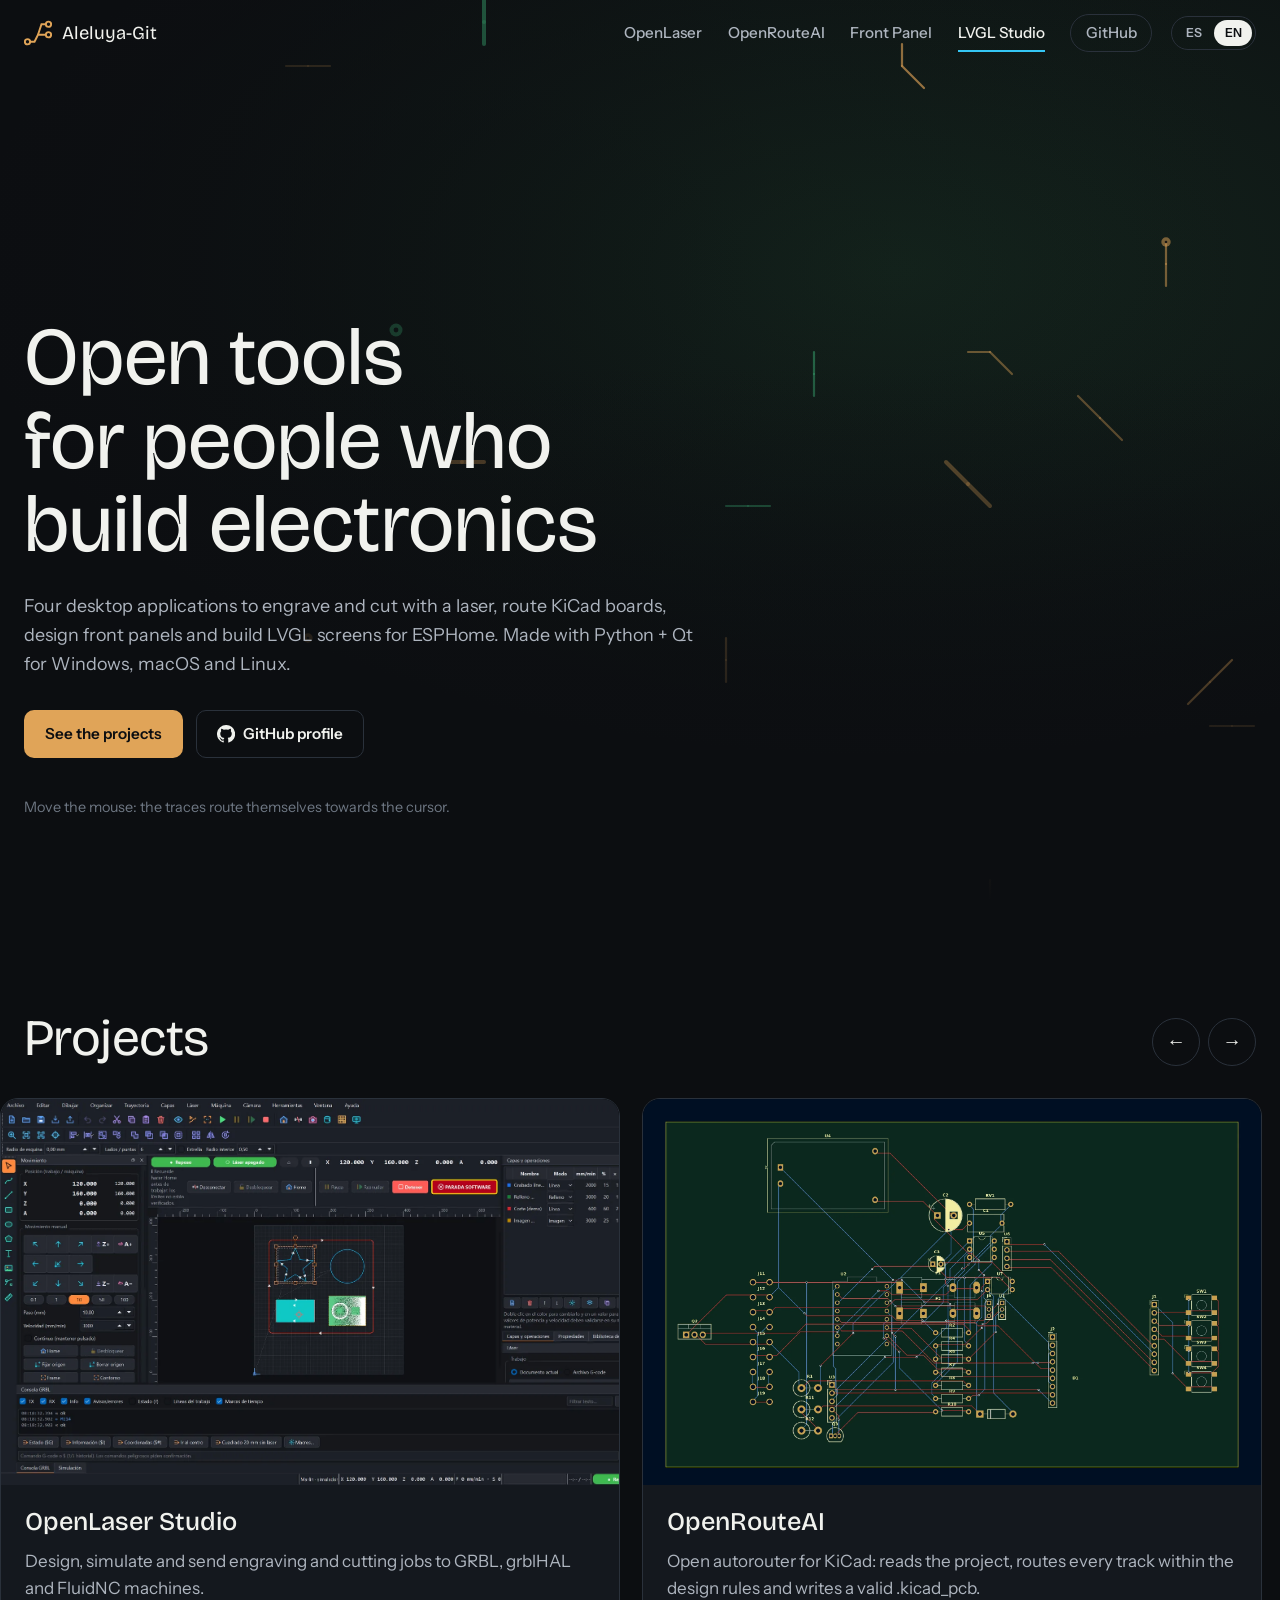
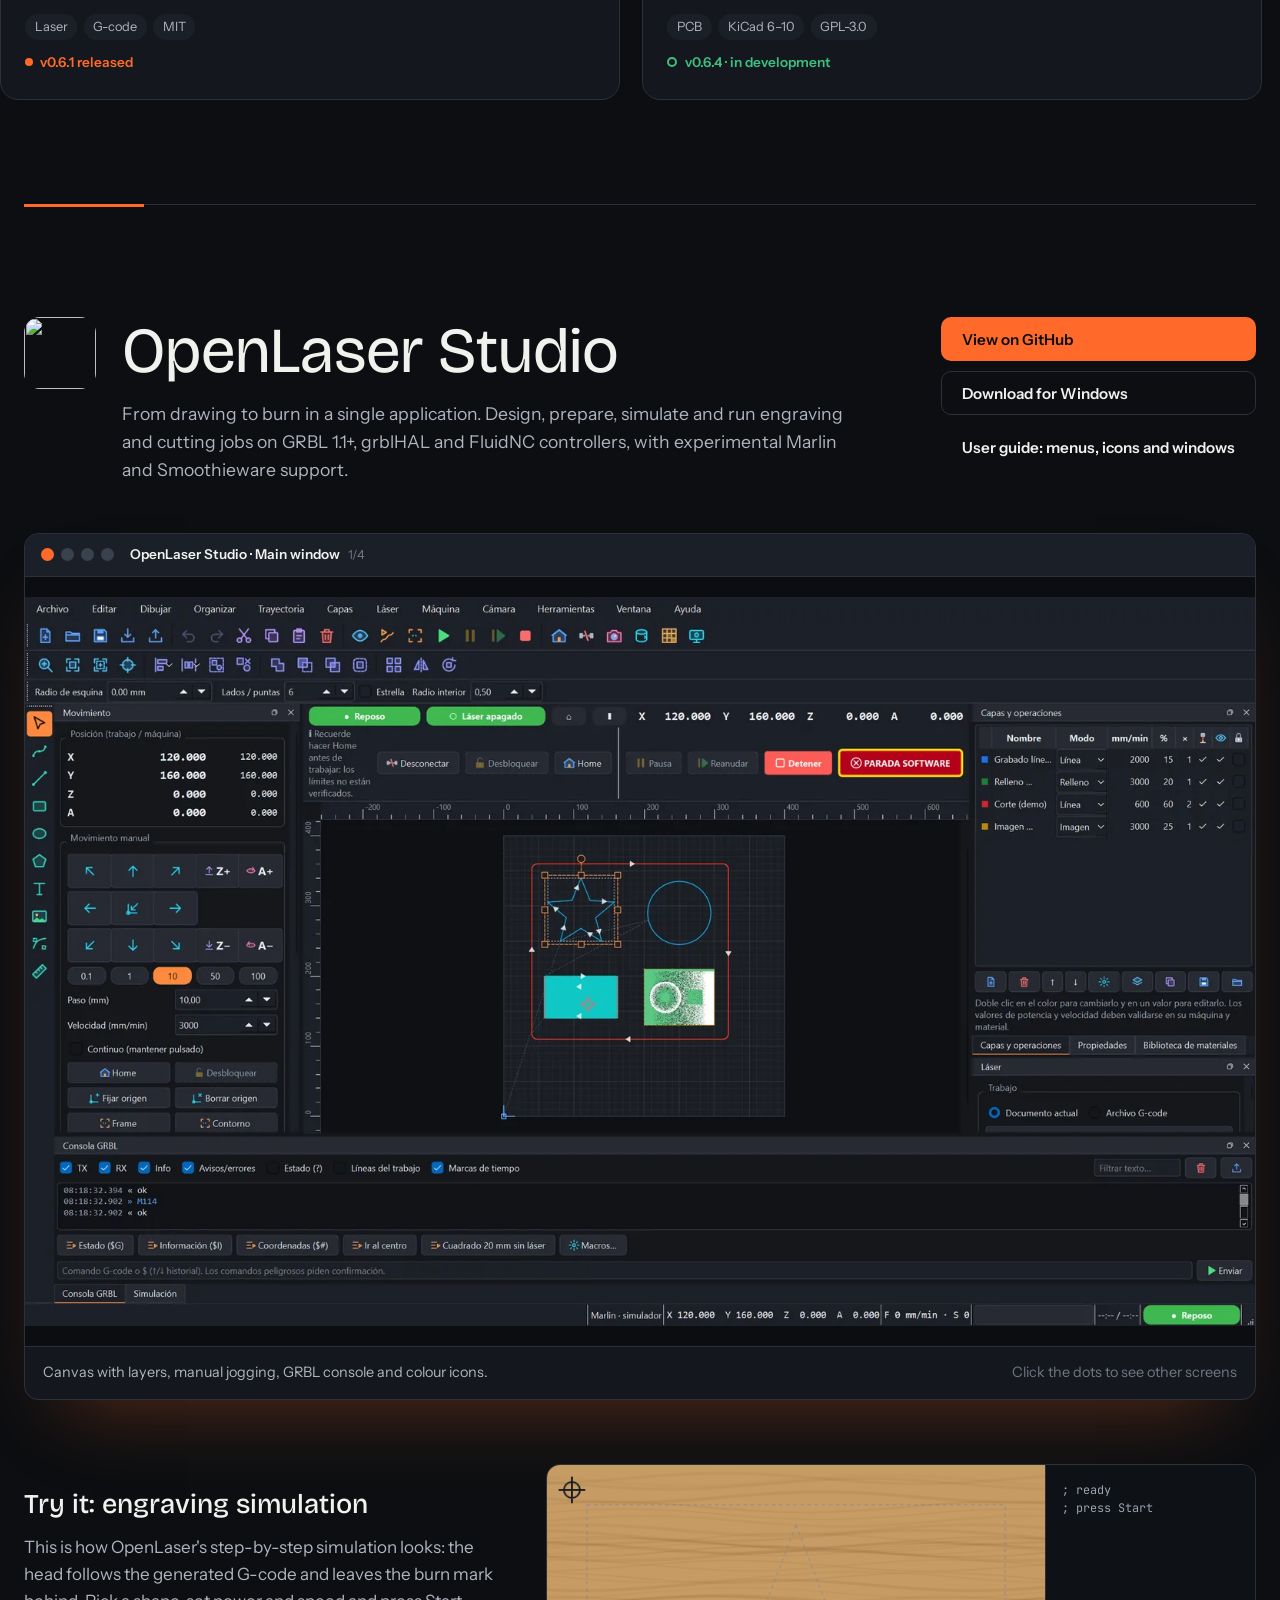
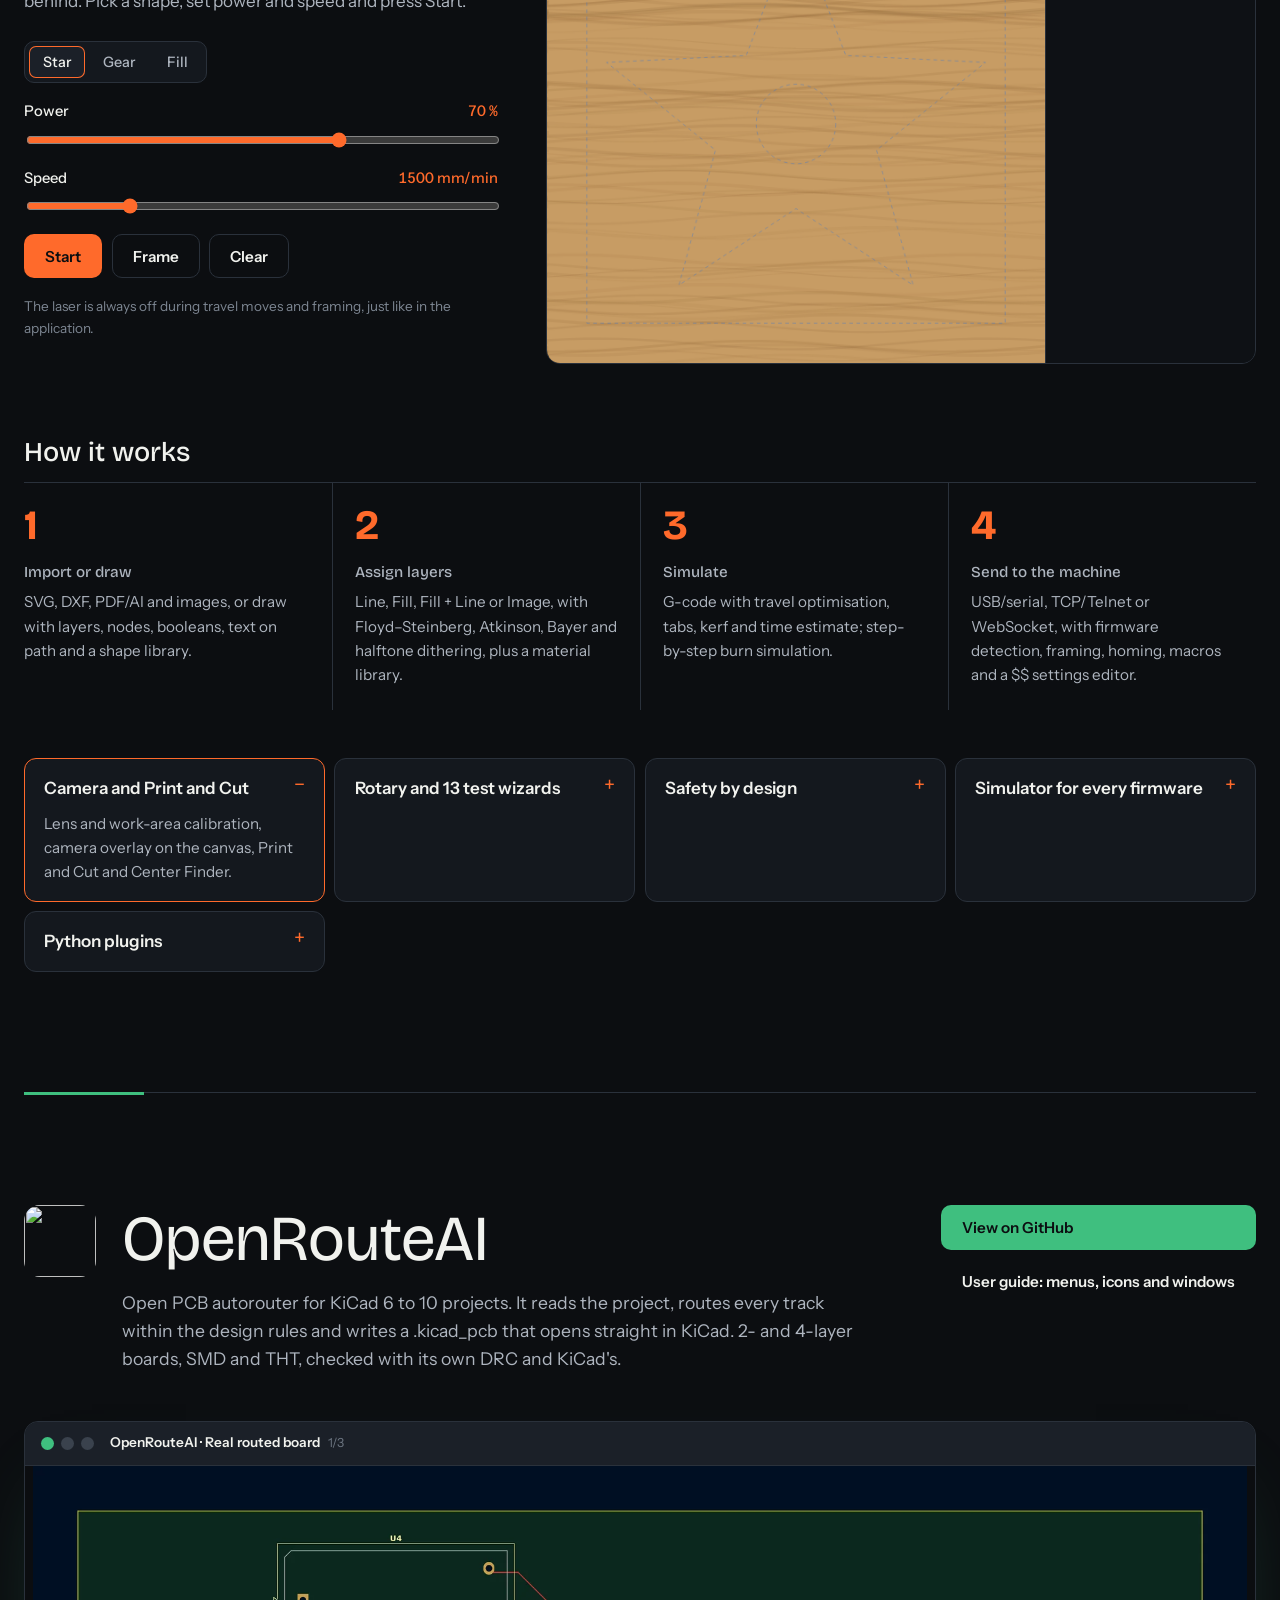
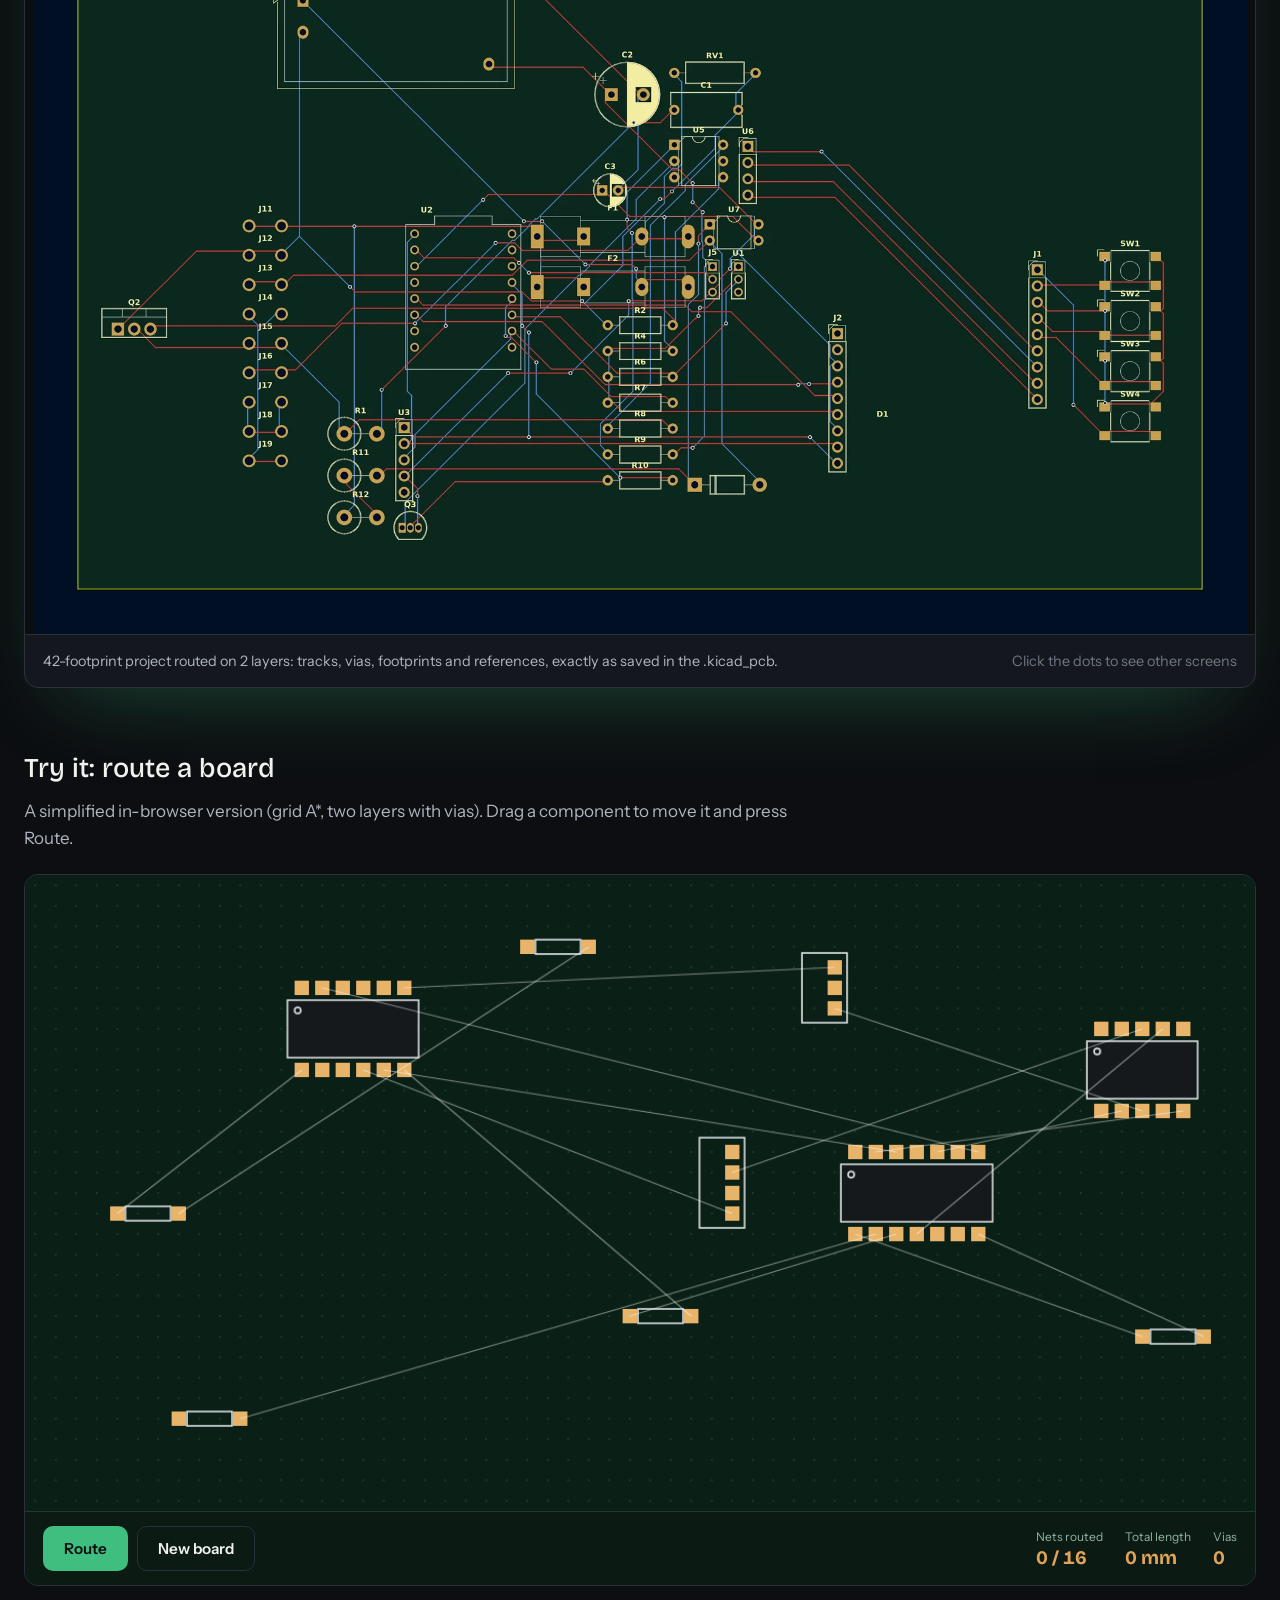
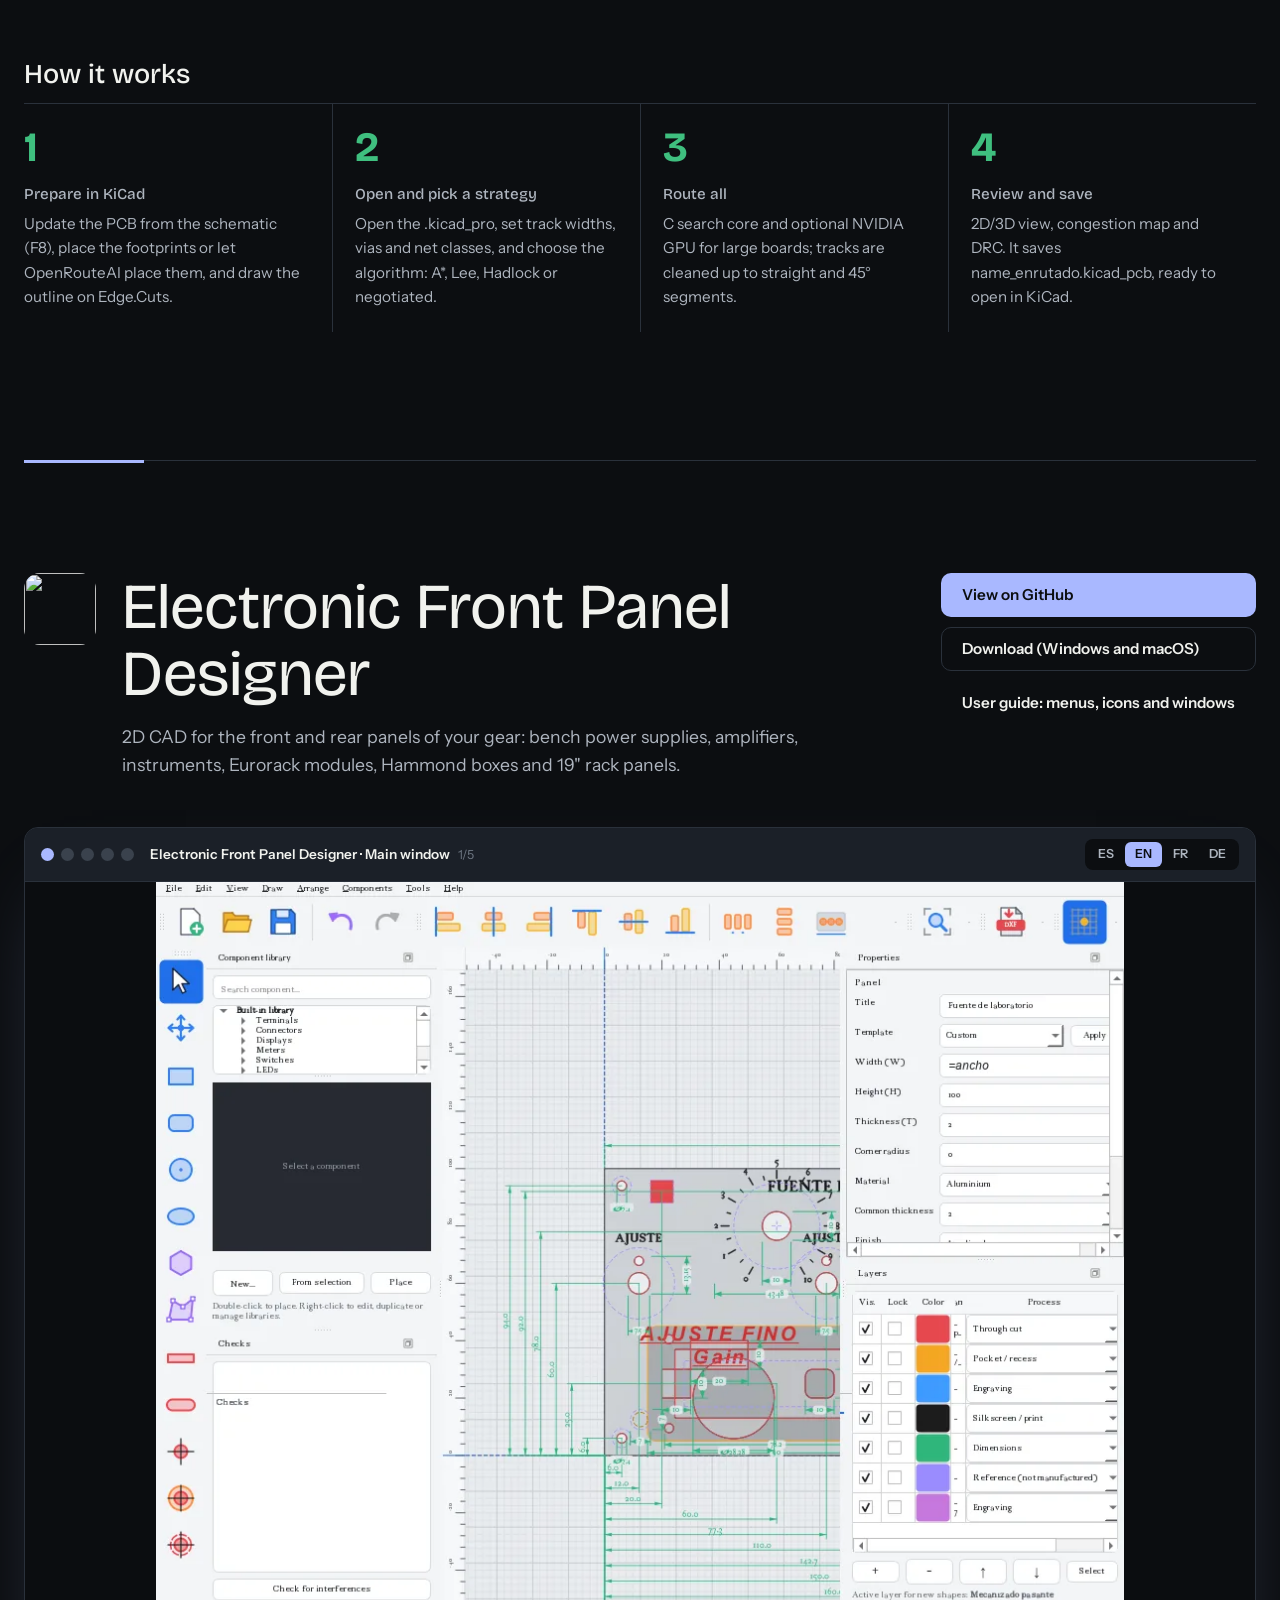
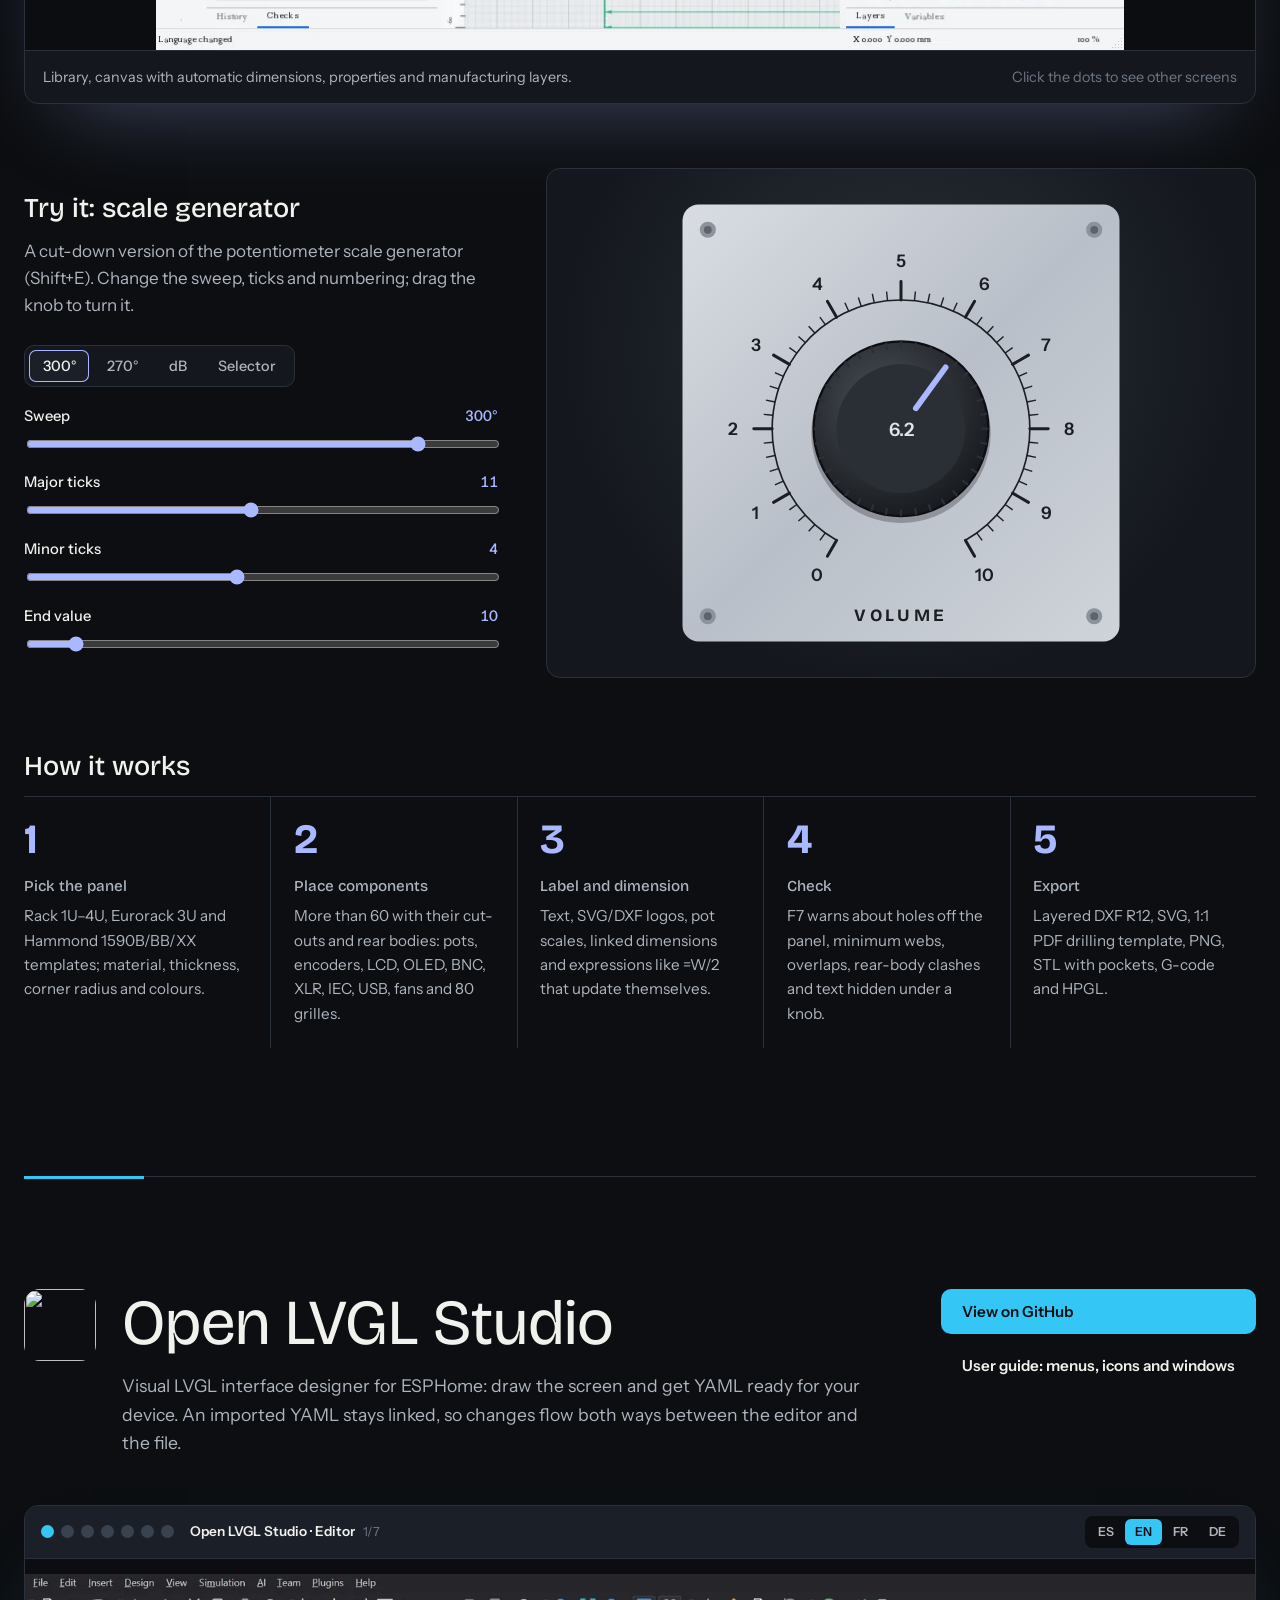
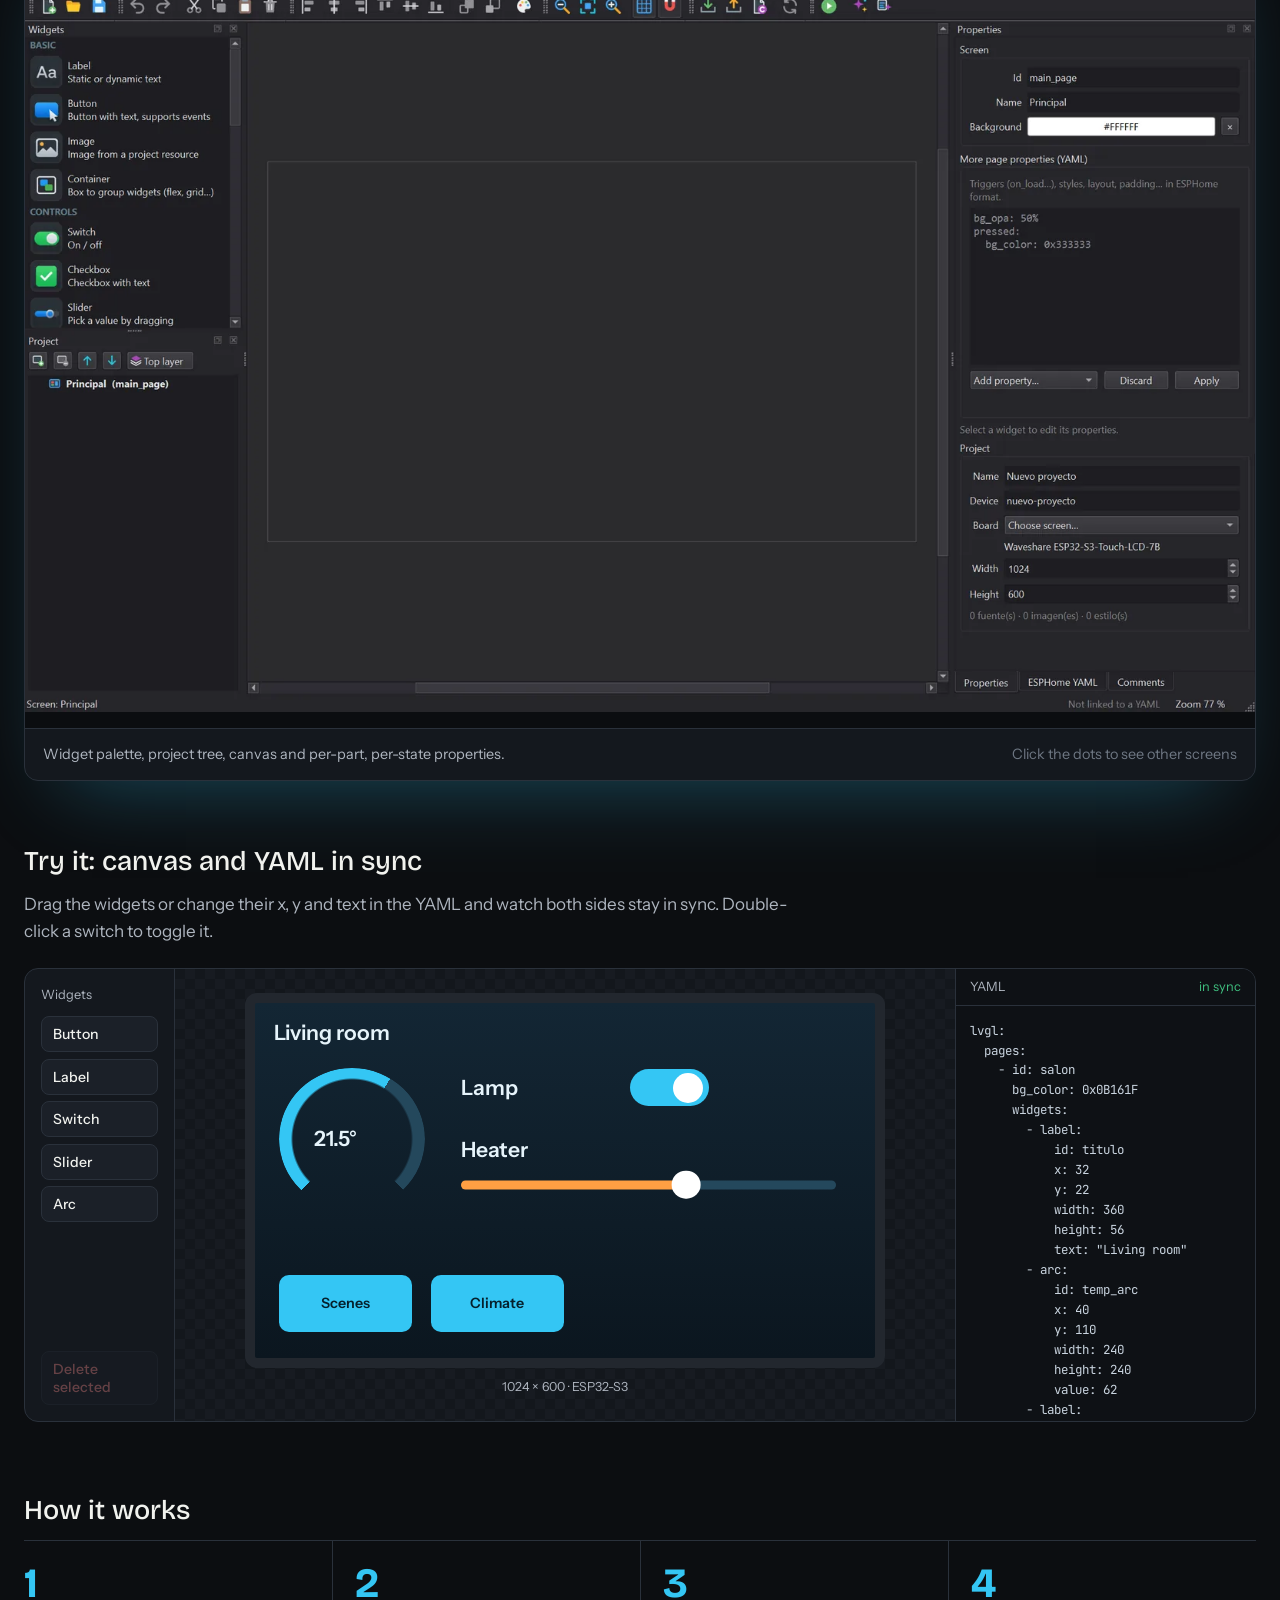
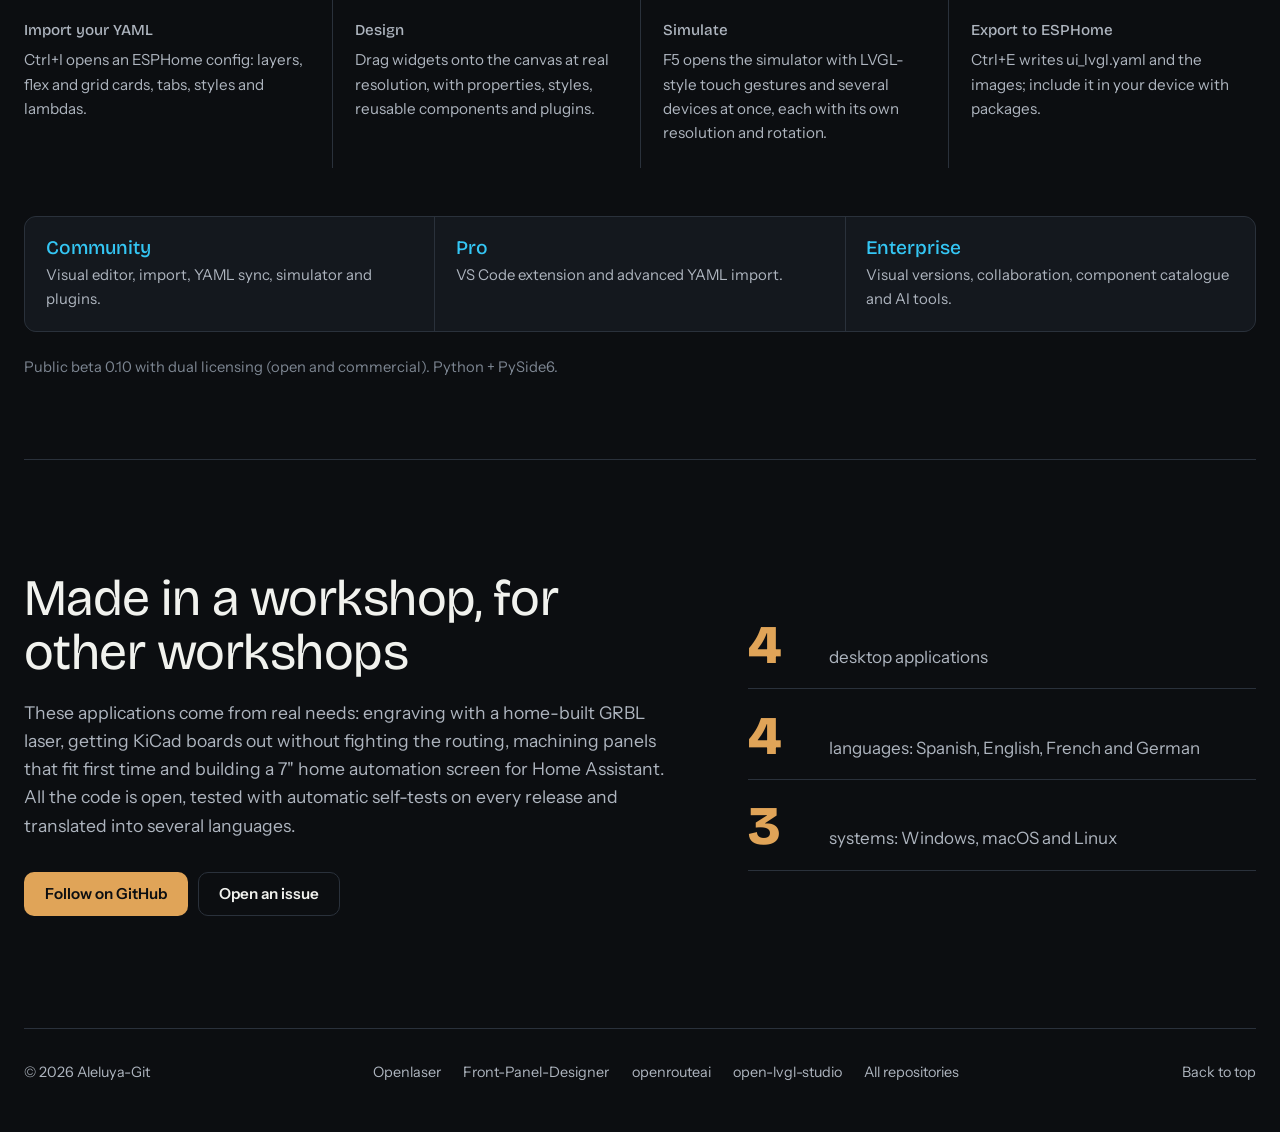
==== commit 08ca7961: "Add files via upload" ====
--- a/index.html
+++ b/index.html
@@ -9,7 +9,7 @@
 <meta property="og:title" content="Aleluya-Git · Software libre para quien construye electrónica">
 <meta property="og:description" content="Cuatro aplicaciones de escritorio para makers: láser, PCB, paneles frontales y pantallas LVGL.">
 <meta property="og:image" content="assets/img/screens/ol-principal.webp">
-<link rel="icon" href="assets/img/openlaser-icon.png">
+<link rel="icon" href="assets/img/logos/openlaser-icon.webp">
 <link rel="preconnect" href="https://fonts.googleapis.com">
 <link rel="preconnect" href="https://fonts.gstatic.com" crossorigin>
 <link href="https://fonts.googleapis.com/css2?family=Bricolage+Grotesque:opsz,wdth,wght@12..96,75..100,400..800&family=Instrument+Sans:wght@400;500;600&family=JetBrains+Mono:wght@400;600&display=swap" rel="stylesheet">
@@ -93,7 +93,7 @@
         <p class="es">Autorouter libre para KiCad: lee el proyecto, rutea todas las pistas respetando las reglas y escribe un .kicad_pcb válido.</p>
         <p class="en">Open autorouter for KiCad: reads the project, routes every track within the design rules and writes a valid .kicad_pcb.</p>
         <ul class="tags"><li>PCB</li><li>KiCad 6–10</li><li>GPL-3.0</li></ul>
-        <span class="status dev"><span class="es">v0.5.0 · en desarrollo</span><span class="en">v0.5.0 · in development</span></span>
+        <span class="status dev"><span class="es">v0.6.4 · en desarrollo</span><span class="en">v0.6.4 · in development</span></span>
       </div>
     </a>
     <a class="card" href="#efpd" style="--c:var(--panel)">
@@ -122,7 +122,7 @@
 <!-- ============ OPENLASER ============ -->
 <section class="chapter" id="openlaser" style="--c:var(--laser)" aria-labelledby="ol-title">
   <div class="chapter-head">
-    <img class="chapter-icon" src="assets/img/openlaser-icon.png" alt="" width="72" height="72">
+    <img class="chapter-icon" src="assets/img/logos/openlaser-icon.webp" alt="" width="72" height="72">
     <div>
       <h2 id="ol-title">OpenLaser Studio</h2>
       <p class="chapter-lede es">Del dibujo al quemado en una sola aplicación. Diseña, prepara, simula y ejecuta trabajos de grabado y corte con controladores GRBL 1.1+, grblHAL y FluidNC, y de forma experimental Marlin y Smoothieware.</p>
@@ -131,6 +131,7 @@
     <div class="chapter-links">
       <a class="btn btn-solid" href="https://github.com/Aleluya-Git/Openlaser" target="_blank" rel="noopener"><span class="es">Ver en GitHub</span><span class="en">View on GitHub</span></a>
       <a class="btn btn-ghost" href="https://github.com/Aleluya-Git/Openlaser/releases/latest" target="_blank" rel="noopener"><span class="es">Descargar para Windows</span><span class="en">Download for Windows</span></a>
+      <a class="btn btn-guide" href="openlaser.html"><span class="es">Guía de uso: menús, iconos y ventanas</span><span class="en">User guide: menus, icons and windows</span></a>
     </div>
   </div>
 
@@ -184,16 +185,15 @@
 <!-- ============ OPENROUTEAI ============ -->
 <section class="chapter" id="openroute" style="--c:var(--route)" aria-labelledby="or-title">
   <div class="chapter-head">
-    <div class="chapter-icon glyph" aria-hidden="true">
-      <svg viewBox="0 0 48 48"><path d="M8 38h10l8-8V14l6-6h8"/><circle cx="8" cy="38" r="4"/><circle cx="40" cy="8" r="4"/><path d="M8 24h8l4 4"/><circle cx="8" cy="24" r="3"/></svg>
-    </div>
+    <img class="chapter-icon" src="assets/img/logos/openroute-icon.webp" alt="" width="72" height="72">
     <div>
       <h2 id="or-title">OpenRouteAI</h2>
       <p class="chapter-lede es">Autorouter de PCB libre para proyectos de KiCad 6 a 10. Lee el proyecto, rutea todas las pistas respetando las reglas de diseño y escribe un .kicad_pcb que se abre directamente en KiCad. Placas de 2 y 4 capas, SMD y THT, validadas con DRC propio y con el de KiCad.</p>
       <p class="chapter-lede en">Open PCB autorouter for KiCad 6 to 10 projects. It reads the project, routes every track within the design rules and writes a .kicad_pcb that opens straight in KiCad. 2- and 4-layer boards, SMD and THT, checked with its own DRC and KiCad's.</p>
     </div>
     <div class="chapter-links">
-      <a class="btn btn-solid soon" href="https://github.com/Aleluya-Git" target="_blank" rel="noopener" data-title-es="El repositorio aún no es público" data-title-en="The repository is not public yet"><span class="es">Repositorio próximamente</span><span class="en">Repository coming soon</span></a>
+      <a class="btn btn-solid" href="https://github.com/Aleluya-Git/openrouteai" target="_blank" rel="noopener"><span class="es">Ver en GitHub</span><span class="en">View on GitHub</span></a>
+      <a class="btn btn-guide" href="openroute.html"><span class="es">Guía de uso: menús, iconos y ventanas</span><span class="en">User guide: menus, icons and windows</span></a>
     </div>
   </div>
 
@@ -233,7 +233,7 @@
 <!-- ============ EFPD ============ -->
 <section class="chapter" id="efpd" style="--c:var(--panel)" aria-labelledby="ef-title">
   <div class="chapter-head">
-    <img class="chapter-icon" src="assets/img/efpd-icon.png" alt="" width="72" height="72">
+    <img class="chapter-icon" src="assets/img/logos/efpd-icon.webp" alt="" width="72" height="72">
     <div>
       <h2 id="ef-title">Electronic Front Panel Designer</h2>
       <p class="chapter-lede es">CAD 2D para los paneles frontales y traseros de tus equipos: fuentes de laboratorio, amplificadores, instrumentos, módulos Eurorack, cajas Hammond y paneles rack de 19".</p>
@@ -242,6 +242,7 @@
     <div class="chapter-links">
       <a class="btn btn-solid" href="https://github.com/Aleluya-Git/Front-Panel-Designer" target="_blank" rel="noopener"><span class="es">Ver en GitHub</span><span class="en">View on GitHub</span></a>
       <a class="btn btn-ghost" href="https://github.com/Aleluya-Git/Front-Panel-Designer/releases/latest" target="_blank" rel="noopener"><span class="es">Descargar (Windows y macOS)</span><span class="en">Download (Windows and macOS)</span></a>
+      <a class="btn btn-guide" href="efpd.html"><span class="es">Guía de uso: menús, iconos y ventanas</span><span class="en">User guide: menus, icons and windows</span></a>
     </div>
   </div>
 
@@ -283,16 +284,15 @@
 <!-- ============ LVGL ============ -->
 <section class="chapter" id="lvgl" style="--c:var(--lvgl)" aria-labelledby="lv-title">
   <div class="chapter-head">
-    <div class="chapter-icon glyph" aria-hidden="true">
-      <svg viewBox="0 0 48 48"><rect x="5" y="9" width="38" height="26" rx="3"/><path d="M18 41h12M24 35v6"/><rect x="10" y="14" width="12" height="8" rx="2"/><path d="M27 16h11M27 21h7M10 28h28"/></svg>
-    </div>
+    <img class="chapter-icon" src="assets/img/logos/lvgl-icon.webp" alt="" width="72" height="72">
     <div>
       <h2 id="lv-title">Open LVGL Studio</h2>
       <p class="chapter-lede es">Diseñador visual de interfaces LVGL para ESPHome: dibujas la pantalla y obtienes el YAML listo para tu dispositivo. Al importar un YAML queda vinculado, y los cambios van y vienen entre el editor y el fichero.</p>
       <p class="chapter-lede en">Visual LVGL interface designer for ESPHome: draw the screen and get YAML ready for your device. An imported YAML stays linked, so changes flow both ways between the editor and the file.</p>
     </div>
     <div class="chapter-links">
-      <a class="btn btn-solid soon" href="https://github.com/Aleluya-Git" target="_blank" rel="noopener" data-title-es="El repositorio aún no es público" data-title-en="The repository is not public yet"><span class="es">Repositorio próximamente</span><span class="en">Repository coming soon</span></a>
+      <a class="btn btn-solid" href="https://github.com/Aleluya-Git/open-lvgl-studio" target="_blank" rel="noopener"><span class="es">Ver en GitHub</span><span class="en">View on GitHub</span></a>
+      <a class="btn btn-guide" href="lvgl.html"><span class="es">Guía de uso: menús, iconos y ventanas</span><span class="en">User guide: menus, icons and windows</span></a>
     </div>
   </div>
 
@@ -368,6 +368,8 @@
   <nav data-aria-es="Repositorios" data-aria-en="Repositories">
     <a href="https://github.com/Aleluya-Git/Openlaser" target="_blank" rel="noopener">Openlaser</a>
     <a href="https://github.com/Aleluya-Git/Front-Panel-Designer" target="_blank" rel="noopener">Front-Panel-Designer</a>
+    <a href="https://github.com/Aleluya-Git/openrouteai" target="_blank" rel="noopener">openrouteai</a>
+    <a href="https://github.com/Aleluya-Git/open-lvgl-studio" target="_blank" rel="noopener">open-lvgl-studio</a>
     <a href="https://github.com/Aleluya-Git" target="_blank" rel="noopener"><span class="es">Todos los repositorios</span><span class="en">All repositories</span></a>
   </nav>
   <a href="#top"><span class="es">Volver arriba</span><span class="en">Back to top</span></a>
